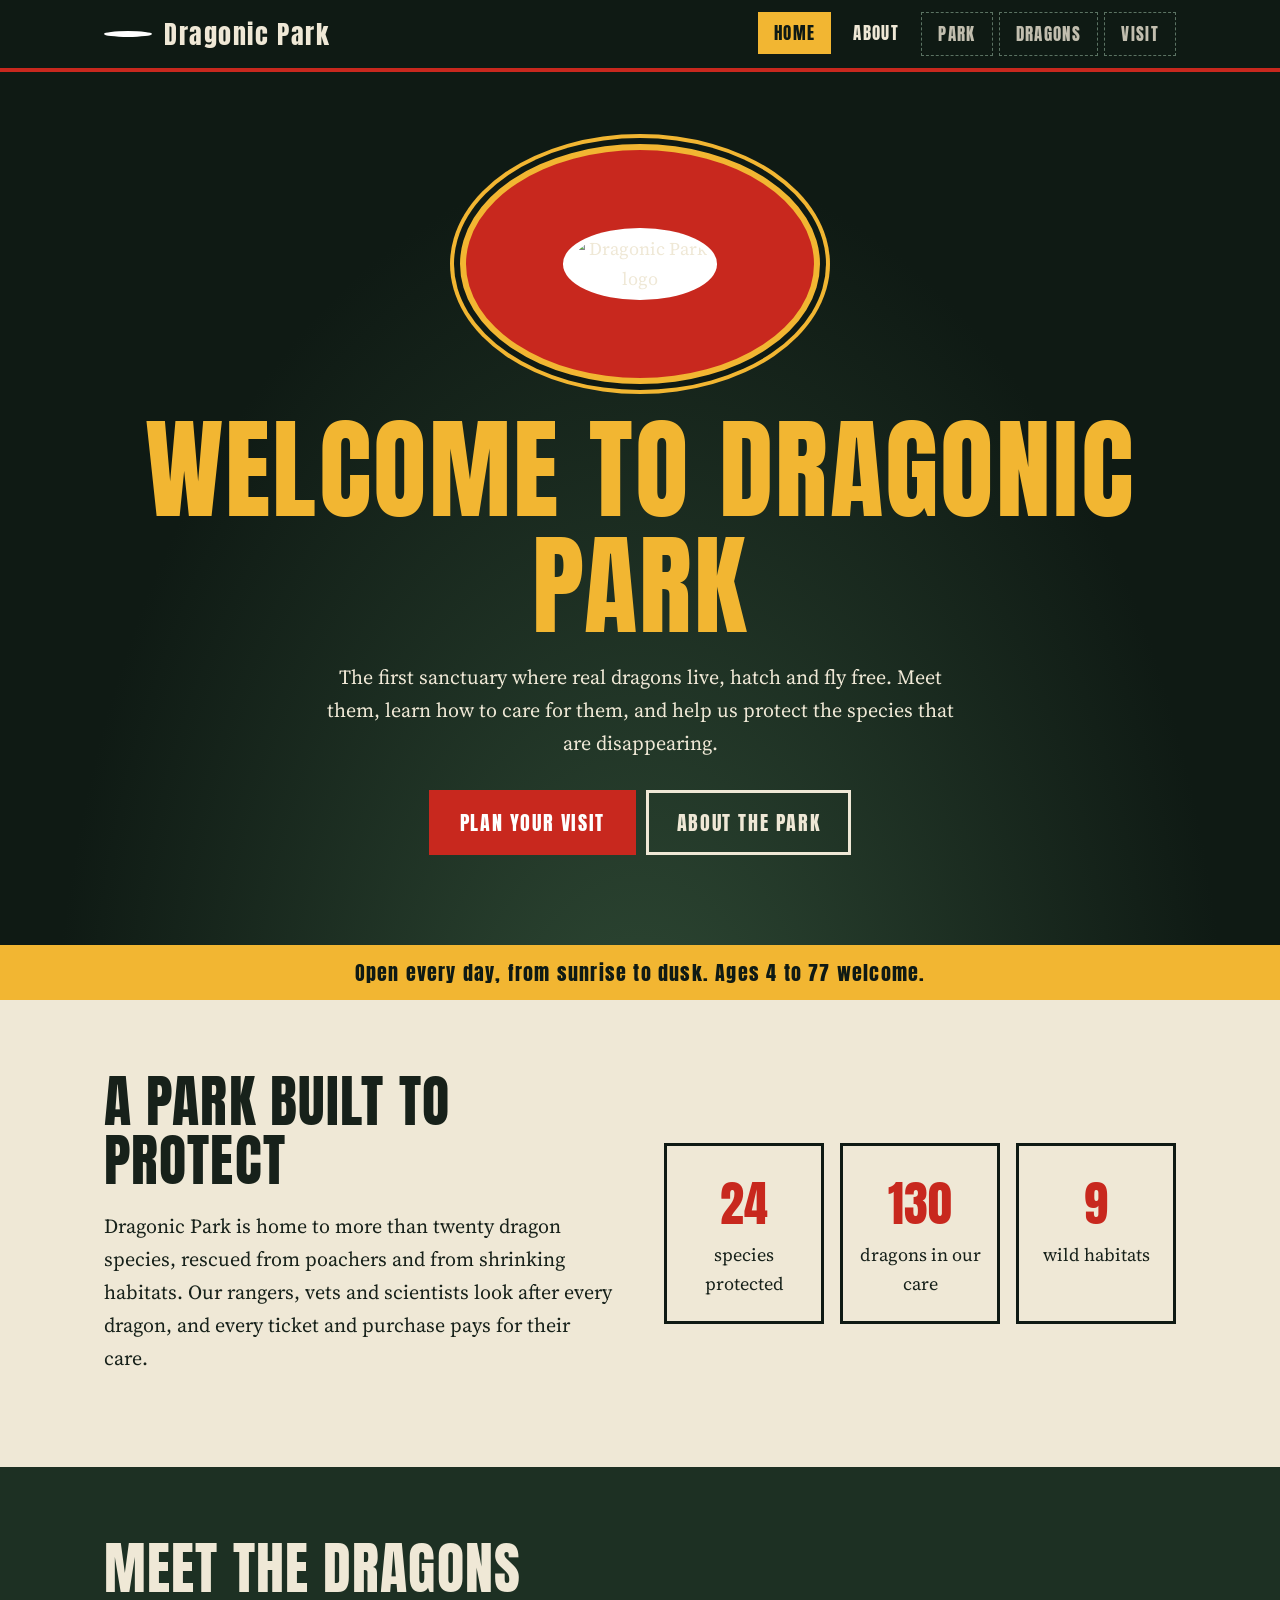
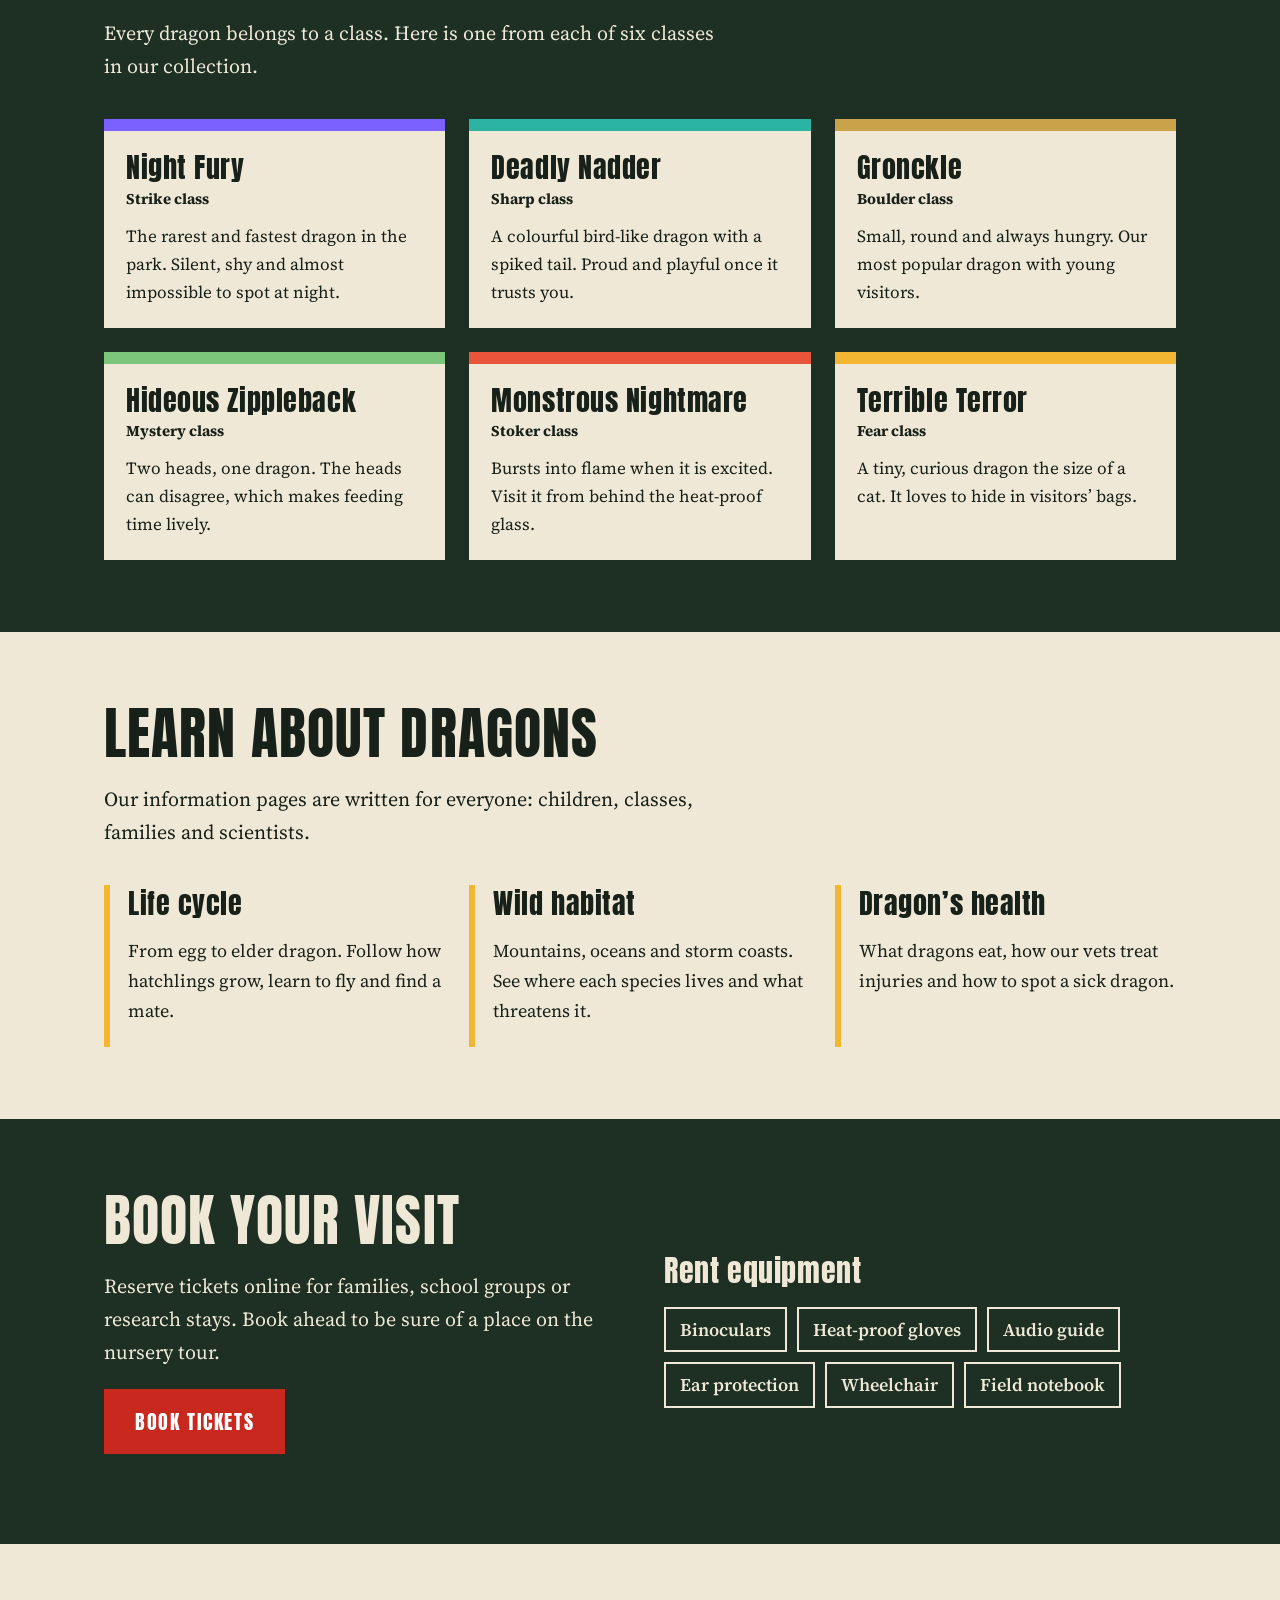
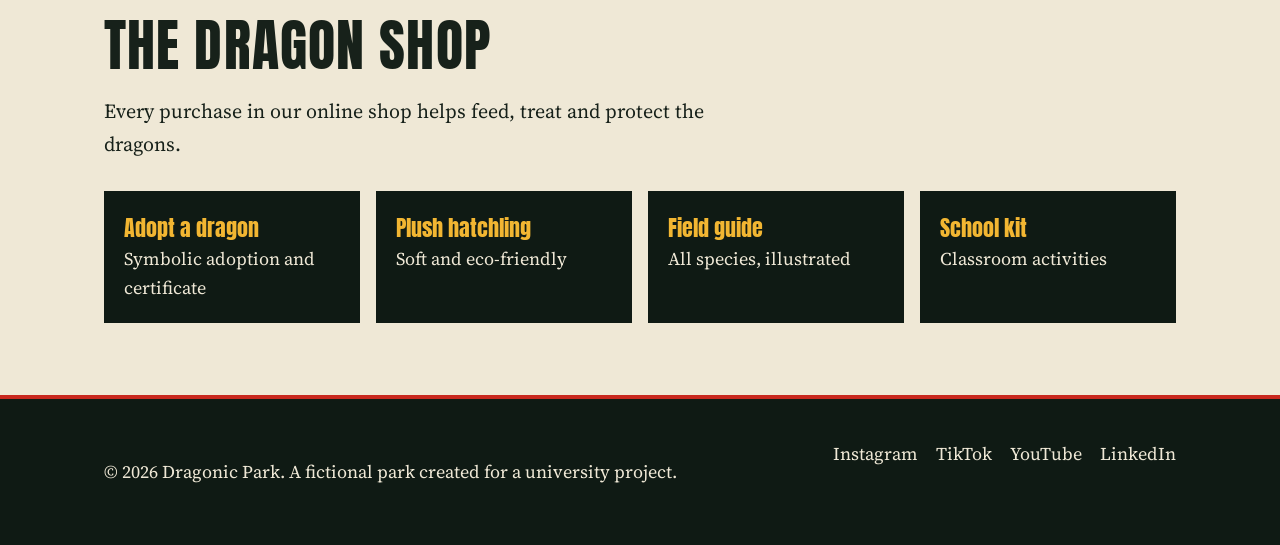
==== index.html @ 77708f82 "Add files via upload" ====
<!DOCTYPE html>
<html lang="en"><head><meta charset="UTF-8"><meta name="viewport" content="width=device-width, initial-scale=1">
<title>Home — Dragonic Park</title>
<link rel="preconnect" href="https://fonts.googleapis.com"><link rel="preconnect" href="https://fonts.gstatic.com" crossorigin>
<link href="https://fonts.googleapis.com/css2?family=Anton&family=Source+Serif+4:wght@400;600;700&display=swap" rel="stylesheet">
<link rel="stylesheet" href="style.css"></head><body>
<a class="skip" href="#main">Skip to main content</a>
<header class="top"><div class="wrap"><a class="brand" href="index.html"><img src="logo.svg" alt="">Dragonic Park</a><nav aria-label="Main navigation"><ul><li><a href="index.html" aria-current="page">Home</a></li><li><a href="about.html">About</a></li><li><a href="#" class="soon" aria-disabled="true" title="This page is coming soon">Park</a></li><li><a href="#" class="soon" aria-disabled="true" title="This page is coming soon">Dragons</a></li><li><a href="#" class="soon" aria-disabled="true" title="This page is coming soon">Visit</a></li></ul></nav></div></header>
<main id="main"><div class="hero"><div class="wrap"><div class="badge"><img src="logo.svg" alt="Dragonic Park logo"></div>
<h1>Welcome to Dragonic Park</h1>
<p>The first sanctuary where real dragons live, hatch and fly free. Meet them, learn how to care for them, and help us protect the species that are disappearing.</p>
<a class="btn" href="#visit">Plan your visit</a><a class="btn alt" href="about.html">About the park</a></div></div>
<div class="strip">Open every day, from sunrise to dusk. Ages 4 to 77 welcome.</div>
<section><div class="wrap cols"><div><h2>A park built to protect</h2><p class="lead">Dragonic Park is home to more than twenty dragon species, rescued from poachers and from shrinking habitats. Our rangers, vets and scientists look after every dragon, and every ticket and purchase pays for their care.</p></div>
<div class="stats"><div><b>24</b>species protected</div><div><b>130</b>dragons in our care</div><div><b>9</b>wild habitats</div></div></div></section>
<section class="dark" id="dragons"><div class="wrap"><h2>Meet the dragons</h2><p class="lead">Every dragon belongs to a class. Here is one from each of six classes in our collection.</p>
<div class="grid">
<article class="card" style="--c:#7b61ff"><h3>Night Fury</h3><small>Strike class</small><p>The rarest and fastest dragon in the park. Silent, shy and almost impossible to spot at night.</p></article>
<article class="card" style="--c:#2bb3a3"><h3>Deadly Nadder</h3><small>Sharp class</small><p>A colourful bird-like dragon with a spiked tail. Proud and playful once it trusts you.</p></article>
<article class="card" style="--c:#c9a24a"><h3>Gronckle</h3><small>Boulder class</small><p>Small, round and always hungry. Our most popular dragon with young visitors.</p></article>
<article class="card" style="--c:#7bc67b"><h3>Hideous Zippleback</h3><small>Mystery class</small><p>Two heads, one dragon. The heads can disagree, which makes feeding time lively.</p></article>
<article class="card" style="--c:#e8553a"><h3>Monstrous Nightmare</h3><small>Stoker class</small><p>Bursts into flame when it is excited. Visit it from behind the heat-proof glass.</p></article>
<article class="card" style="--c:#f2b632"><h3>Terrible Terror</h3><small>Fear class</small><p>A tiny, curious dragon the size of a cat. It loves to hide in visitors’ bags.</p></article>
</div></div></section>
<section><div class="wrap"><h2>Learn about dragons</h2><p class="lead">Our information pages are written for everyone: children, classes, families and scientists.</p>
<div class="info"><article><h3>Life cycle</h3><p>From egg to elder dragon. Follow how hatchlings grow, learn to fly and find a mate.</p></article>
<article><h3>Wild habitat</h3><p>Mountains, oceans and storm coasts. See where each species lives and what threatens it.</p></article>
<article><h3>Dragon’s health</h3><p>What dragons eat, how our vets treat injuries and how to spot a sick dragon.</p></article></div></div></section>
<section class="dark" id="visit"><div class="wrap cols"><div><h2>Book your visit</h2><p class="lead">Reserve tickets online for families, school groups or research stays. Book ahead to be sure of a place on the nursery tour.</p>
<p><a class="btn" href="#" onclick="return false">Book tickets</a></p></div>
<div><h3 style="font-size:30px">Rent equipment</h3><ul class="tags"><li>Binoculars</li><li>Heat-proof gloves</li><li>Audio guide</li><li>Ear protection</li><li>Wheelchair</li><li>Field notebook</li></ul></div></div></section>
<section id="shop"><div class="wrap"><h2>The dragon shop</h2><p class="lead">Every purchase in our online shop helps feed, treat and protect the dragons.</p>
<ul class="shop"><li><b>Adopt a dragon</b>Symbolic adoption and certificate</li><li><b>Plush hatchling</b>Soft and eco-friendly</li><li><b>Field guide</b>All species, illustrated</li><li><b>School kit</b>Classroom activities</li></ul></div></section></main>
<footer><div class="wrap"><p>© 2026 Dragonic Park. A fictional park created for a university project.</p><ul><li>Instagram</li><li>TikTok</li><li>YouTube</li><li>LinkedIn</li></ul></div></footer>
<div id="toast" role="status">This page is coming soon.</div>
<script>document.querySelectorAll('a.soon').forEach(a=>a.addEventListener('click',e=>{e.preventDefault();const t=document.getElementById('toast');t.style.display='block';clearTimeout(window._t);window._t=setTimeout(()=>t.style.display='none',2500)}))</script>
</body></html>
---- style.css ----
:root{--night:#0f1a14;--moss:#1d3023;--leaf:#2f4a35;--red:#c8281e;--amber:#f2b632;--bone:#efe8d6;--ink:#17211a;--display:"Anton","Impact","Arial Narrow",sans-serif;--body:"Source Serif 4",Georgia,serif}
*{box-sizing:border-box}html{scroll-behavior:smooth}
body{margin:0;background:var(--bone);color:var(--ink);font:18px/1.65 var(--body)}
img,svg{max-width:100%}a{color:inherit}
h1,h2,h3{font-family:var(--display);font-weight:400;letter-spacing:.02em;line-height:1.05;margin:0}
.wrap{max-width:1120px;margin:0 auto;padding:0 24px}
.skip{position:absolute;left:-999px;background:#fff;color:#000;padding:10px 16px;z-index:20}.skip:focus{left:8px;top:8px}
a:focus-visible,button:focus-visible{outline:3px solid var(--amber);outline-offset:3px}
/* header */
.top{background:var(--night);color:var(--bone);border-bottom:4px solid var(--red)}
.top .wrap{display:flex;align-items:center;justify-content:space-between;gap:16px;flex-wrap:wrap;padding-top:12px;padding-bottom:12px}
.brand{display:flex;align-items:center;gap:12px;text-decoration:none;font:26px var(--display);letter-spacing:.06em}
.brand img{width:48px;height:auto;background:#fff;border-radius:50%;padding:3px}
nav ul{display:flex;gap:6px;list-style:none;margin:0;padding:0;flex-wrap:wrap}
nav a{display:block;padding:8px 16px;text-decoration:none;font:17px var(--display);letter-spacing:.08em;text-transform:uppercase}
nav a:hover,nav a[aria-current]{background:var(--amber);color:var(--night)}
nav a.soon{opacity:.8;border:1px dashed #6f8a77}
/* hero */
.hero{background:radial-gradient(ellipse at 50% 120%,#2f4a35 0,var(--night) 65%);color:var(--bone);text-align:center;padding:72px 0 90px;position:relative}
.badge{width:min(360px,80vw);aspect-ratio:1.5;margin:0 auto 28px;border:6px solid var(--amber);border-radius:50%;background:var(--red);display:grid;place-items:center;box-shadow:0 0 0 6px var(--night),0 0 0 10px var(--amber)}
.badge img{width:44%;background:#fff;border-radius:50%;padding:6px}
.hero h1{font-size:clamp(46px,9vw,110px);color:var(--amber);text-transform:uppercase}
.hero p{max-width:640px;margin:18px auto 30px;font-size:20px}
.btn{display:inline-block;padding:14px 28px;background:var(--red);color:#fff;text-decoration:none;font:20px var(--display);letter-spacing:.08em;text-transform:uppercase;border:3px solid var(--red)}
.btn:hover{background:transparent;color:var(--amber);border-color:var(--amber)}
.btn.alt{background:transparent;border-color:var(--bone);color:var(--bone);margin-left:10px}
.btn.alt:hover{border-color:var(--amber)}
.strip{background:var(--amber);color:var(--night);font:20px var(--display);letter-spacing:.06em;text-align:center;padding:12px 16px}
/* sections */
section{padding:72px 0}
.dark{background:var(--moss);color:var(--bone)}
h2{font-size:clamp(34px,5vw,56px);text-transform:uppercase;margin-bottom:20px}
.lead{max-width:62ch;font-size:20px}
.cols{display:grid;grid-template-columns:1fr 1fr;gap:48px;align-items:center}
.stats{display:grid;grid-template-columns:repeat(3,1fr);gap:16px;text-align:center}
.stats div{border:3px solid var(--night);padding:22px 10px}.stats b{display:block;font:48px var(--display);color:var(--red)}
.grid{display:grid;grid-template-columns:repeat(3,1fr);gap:24px;margin-top:36px}
.card{background:var(--bone);color:var(--ink);border-top:12px solid var(--c,var(--red));padding:22px}
.card h3{font-size:28px;margin-bottom:4px}.card small{display:block;font-weight:700;margin-bottom:10px}
.card p{margin:0;font-size:17px}
.info{display:grid;grid-template-columns:repeat(3,1fr);gap:24px;margin-top:36px}
.info article{border-left:6px solid var(--amber);padding:4px 0 4px 18px}.info h3{font-size:28px;margin-bottom:8px}
.tags{display:flex;flex-wrap:wrap;gap:10px;list-style:none;padding:0;margin:20px 0 0}
.tags li{border:2px solid currentColor;padding:6px 14px;font-weight:600}
.shop{display:grid;grid-template-columns:repeat(4,1fr);gap:16px;list-style:none;padding:0;margin:30px 0 0}
.shop li{background:var(--night);color:var(--bone);padding:20px}.shop b{display:block;font:22px var(--display);color:var(--amber)}
.page-title{background:var(--night);color:var(--amber);padding:56px 0}.page-title h1{font-size:clamp(44px,8vw,90px);text-transform:uppercase}
.page-title p{color:var(--bone);max-width:60ch;font-size:20px;margin:10px 0 0}
.policy{display:grid;grid-template-columns:repeat(3,1fr);gap:24px;margin-top:30px}
.policy article{background:#fff;border-top:8px solid var(--red);padding:24px}.policy h3{font-size:28px;margin-bottom:10px}
.policy ul{padding-left:20px;margin:0}.policy li{margin-bottom:6px;font-size:17px}
footer{background:var(--night);color:var(--bone);padding:40px 0;border-top:4px solid var(--red)}
footer .wrap{display:flex;justify-content:space-between;gap:20px;flex-wrap:wrap}footer ul{display:flex;gap:18px;list-style:none;margin:0;padding:0}
#toast{position:fixed;left:50%;bottom:24px;transform:translateX(-50%);background:var(--amber);color:var(--night);padding:14px 22px;font:18px var(--display);letter-spacing:.05em;display:none;z-index:30}
@media(max-width:860px){.cols,.grid,.info,.policy,.shop{grid-template-columns:1fr 1fr}.cols{grid-template-columns:1fr}}
@media(max-width:560px){.grid,.info,.policy,.shop,.stats{grid-template-columns:1fr}.btn.alt{margin:12px 0 0}}
@media(prefers-reduced-motion:reduce){html{scroll-behavior:auto}}
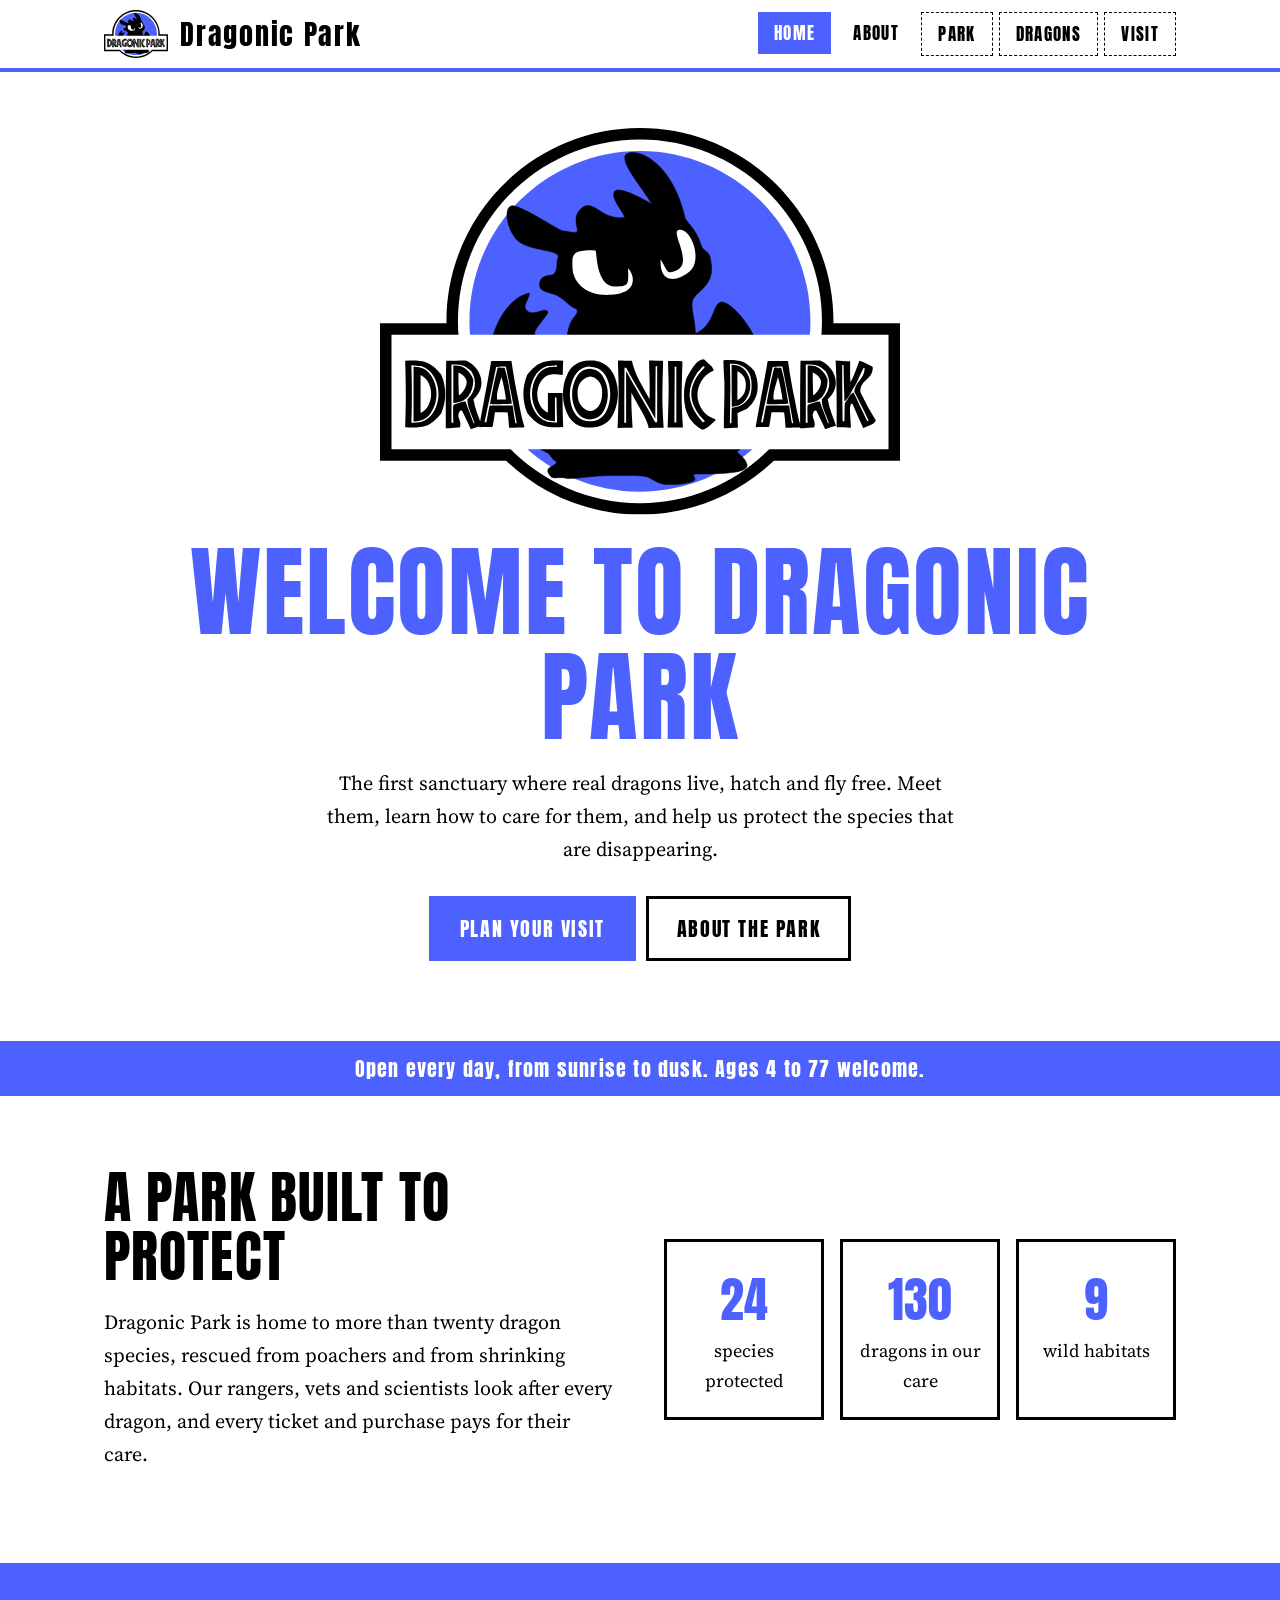
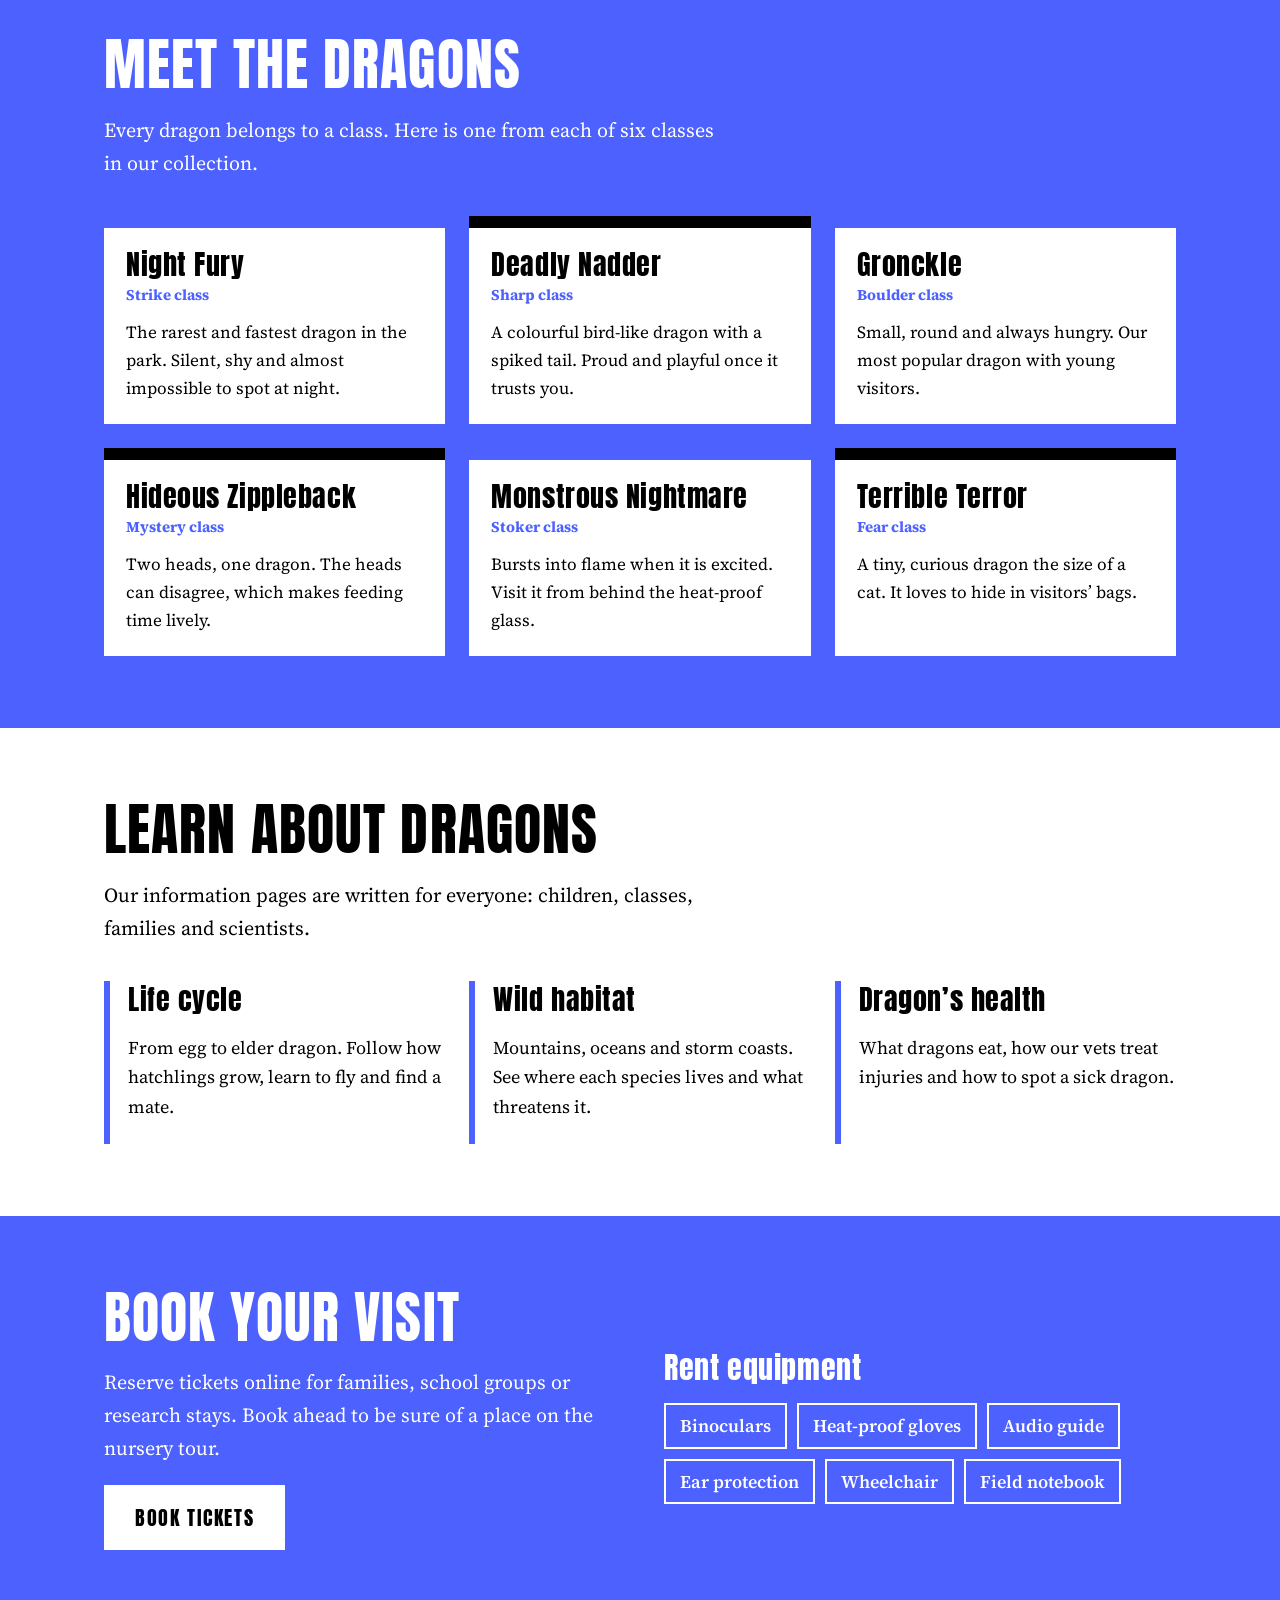
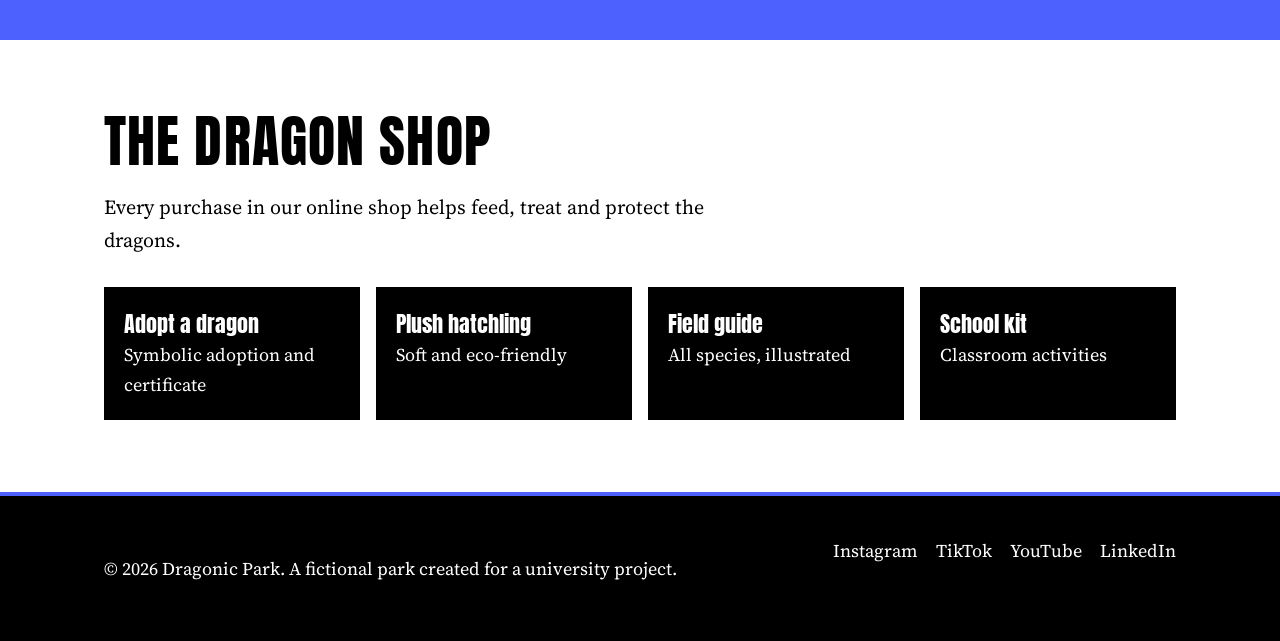
==== commit 61d91d4b: "update colors" ====
--- a/index.html
+++ b/index.html
@@ -6,7 +6,7 @@
 <link rel="stylesheet" href="style.css"></head><body>
 <a class="skip" href="#main">Skip to main content</a>
 <header class="top"><div class="wrap"><a class="brand" href="index.html"><img src="logo.svg" alt="">Dragonic Park</a><nav aria-label="Main navigation"><ul><li><a href="index.html" aria-current="page">Home</a></li><li><a href="about.html">About</a></li><li><a href="#" class="soon" aria-disabled="true" title="This page is coming soon">Park</a></li><li><a href="#" class="soon" aria-disabled="true" title="This page is coming soon">Dragons</a></li><li><a href="#" class="soon" aria-disabled="true" title="This page is coming soon">Visit</a></li></ul></nav></div></header>
-<main id="main"><div class="hero"><div class="wrap"><div class="badge"><img src="logo.svg" alt="Dragonic Park logo"></div>
+<main id="main"><div class="hero"><div class="wrap"><img class="emblem" src="logo.svg" alt="Dragonic Park logo">
 <h1>Welcome to Dragonic Park</h1>
 <p>The first sanctuary where real dragons live, hatch and fly free. Meet them, learn how to care for them, and help us protect the species that are disappearing.</p>
 <a class="btn" href="#visit">Plan your visit</a><a class="btn alt" href="about.html">About the park</a></div></div>
@@ -15,12 +15,12 @@
 <div class="stats"><div><b>24</b>species protected</div><div><b>130</b>dragons in our care</div><div><b>9</b>wild habitats</div></div></div></section>
 <section class="dark" id="dragons"><div class="wrap"><h2>Meet the dragons</h2><p class="lead">Every dragon belongs to a class. Here is one from each of six classes in our collection.</p>
 <div class="grid">
-<article class="card" style="--c:#7b61ff"><h3>Night Fury</h3><small>Strike class</small><p>The rarest and fastest dragon in the park. Silent, shy and almost impossible to spot at night.</p></article>
-<article class="card" style="--c:#2bb3a3"><h3>Deadly Nadder</h3><small>Sharp class</small><p>A colourful bird-like dragon with a spiked tail. Proud and playful once it trusts you.</p></article>
-<article class="card" style="--c:#c9a24a"><h3>Gronckle</h3><small>Boulder class</small><p>Small, round and always hungry. Our most popular dragon with young visitors.</p></article>
-<article class="card" style="--c:#7bc67b"><h3>Hideous Zippleback</h3><small>Mystery class</small><p>Two heads, one dragon. The heads can disagree, which makes feeding time lively.</p></article>
-<article class="card" style="--c:#e8553a"><h3>Monstrous Nightmare</h3><small>Stoker class</small><p>Bursts into flame when it is excited. Visit it from behind the heat-proof glass.</p></article>
-<article class="card" style="--c:#f2b632"><h3>Terrible Terror</h3><small>Fear class</small><p>A tiny, curious dragon the size of a cat. It loves to hide in visitors’ bags.</p></article>
+<article class="card" style="--c:#4C61FD"><h3>Night Fury</h3><small>Strike class</small><p>The rarest and fastest dragon in the park. Silent, shy and almost impossible to spot at night.</p></article>
+<article class="card" style="--c:#000"><h3>Deadly Nadder</h3><small>Sharp class</small><p>A colourful bird-like dragon with a spiked tail. Proud and playful once it trusts you.</p></article>
+<article class="card" style="--c:#4C61FD"><h3>Gronckle</h3><small>Boulder class</small><p>Small, round and always hungry. Our most popular dragon with young visitors.</p></article>
+<article class="card" style="--c:#000"><h3>Hideous Zippleback</h3><small>Mystery class</small><p>Two heads, one dragon. The heads can disagree, which makes feeding time lively.</p></article>
+<article class="card" style="--c:#4C61FD"><h3>Monstrous Nightmare</h3><small>Stoker class</small><p>Bursts into flame when it is excited. Visit it from behind the heat-proof glass.</p></article>
+<article class="card" style="--c:#000"><h3>Terrible Terror</h3><small>Fear class</small><p>A tiny, curious dragon the size of a cat. It loves to hide in visitors’ bags.</p></article>
 </div></div></section>
 <section><div class="wrap"><h2>Learn about dragons</h2><p class="lead">Our information pages are written for everyone: children, classes, families and scientists.</p>
 <div class="info"><article><h3>Life cycle</h3><p>From egg to elder dragon. Follow how hatchlings grow, learn to fly and find a mate.</p></article>
--- a/style.css
+++ b/style.css
@@ -1,57 +1,57 @@
-:root{--night:#0f1a14;--moss:#1d3023;--leaf:#2f4a35;--red:#c8281e;--amber:#f2b632;--bone:#efe8d6;--ink:#17211a;--display:"Anton","Impact","Arial Narrow",sans-serif;--body:"Source Serif 4",Georgia,serif}
+:root{--black:#000;--blue:#4C61FD;--white:#fff;--display:"Anton","Impact","Arial Narrow",sans-serif;--body:"Source Serif 4",Georgia,serif}
 *{box-sizing:border-box}html{scroll-behavior:smooth}
-body{margin:0;background:var(--bone);color:var(--ink);font:18px/1.65 var(--body)}
+body{margin:0;background:#fff;color:#000;font:18px/1.65 var(--body)}
 img,svg{max-width:100%}a{color:inherit}
 h1,h2,h3{font-family:var(--display);font-weight:400;letter-spacing:.02em;line-height:1.05;margin:0}
 .wrap{max-width:1120px;margin:0 auto;padding:0 24px}
-.skip{position:absolute;left:-999px;background:#fff;color:#000;padding:10px 16px;z-index:20}.skip:focus{left:8px;top:8px}
-a:focus-visible,button:focus-visible{outline:3px solid var(--amber);outline-offset:3px}
+.skip{position:absolute;left:-999px;background:#fff;color:#000;border:2px solid #000;padding:10px 16px;z-index:20}.skip:focus{left:8px;top:8px}
+a:focus-visible,button:focus-visible{outline:3px solid #000;outline-offset:3px;box-shadow:0 0 0 6px #fff}
 /* header */
-.top{background:var(--night);color:var(--bone);border-bottom:4px solid var(--red)}
-.top .wrap{display:flex;align-items:center;justify-content:space-between;gap:16px;flex-wrap:wrap;padding-top:12px;padding-bottom:12px}
-.brand{display:flex;align-items:center;gap:12px;text-decoration:none;font:26px var(--display);letter-spacing:.06em}
-.brand img{width:48px;height:auto;background:#fff;border-radius:50%;padding:3px}
+.top{background:#fff;color:#000;border-bottom:4px solid var(--blue)}
+.top .wrap{display:flex;align-items:center;justify-content:space-between;gap:16px;flex-wrap:wrap;padding-top:10px;padding-bottom:10px}
+.brand{display:flex;align-items:center;gap:12px;text-decoration:none;font:28px var(--display);letter-spacing:.06em}
+.brand img{height:48px;width:auto;display:block}
 nav ul{display:flex;gap:6px;list-style:none;margin:0;padding:0;flex-wrap:wrap}
 nav a{display:block;padding:8px 16px;text-decoration:none;font:17px var(--display);letter-spacing:.08em;text-transform:uppercase}
-nav a:hover,nav a[aria-current]{background:var(--amber);color:var(--night)}
-nav a.soon{opacity:.8;border:1px dashed #6f8a77}
+nav a:hover,nav a[aria-current]{background:var(--blue);color:#fff}
+nav a.soon{border:1px dashed #000}
 /* hero */
-.hero{background:radial-gradient(ellipse at 50% 120%,#2f4a35 0,var(--night) 65%);color:var(--bone);text-align:center;padding:72px 0 90px;position:relative}
-.badge{width:min(360px,80vw);aspect-ratio:1.5;margin:0 auto 28px;border:6px solid var(--amber);border-radius:50%;background:var(--red);display:grid;place-items:center;box-shadow:0 0 0 6px var(--night),0 0 0 10px var(--amber)}
-.badge img{width:44%;background:#fff;border-radius:50%;padding:6px}
-.hero h1{font-size:clamp(46px,9vw,110px);color:var(--amber);text-transform:uppercase}
+.hero{background:#fff;color:#000;text-align:center;padding:56px 0 80px}
+.emblem{display:block;width:min(520px,88vw);height:auto;margin:0 auto 24px}
+.hero h1{font-size:clamp(46px,9vw,100px);color:var(--blue);text-transform:uppercase}
 .hero p{max-width:640px;margin:18px auto 30px;font-size:20px}
-.btn{display:inline-block;padding:14px 28px;background:var(--red);color:#fff;text-decoration:none;font:20px var(--display);letter-spacing:.08em;text-transform:uppercase;border:3px solid var(--red)}
-.btn:hover{background:transparent;color:var(--amber);border-color:var(--amber)}
-.btn.alt{background:transparent;border-color:var(--bone);color:var(--bone);margin-left:10px}
-.btn.alt:hover{border-color:var(--amber)}
-.strip{background:var(--amber);color:var(--night);font:20px var(--display);letter-spacing:.06em;text-align:center;padding:12px 16px}
+.btn{display:inline-block;padding:14px 28px;background:var(--blue);color:#fff;text-decoration:none;font:20px var(--display);letter-spacing:.08em;text-transform:uppercase;border:3px solid var(--blue)}
+.btn:hover{background:#000;border-color:#000}
+.btn.alt{background:transparent;border-color:#000;color:#000;margin-left:10px}
+.btn.alt:hover{background:#000;color:#fff}
+.dark .btn{background:#fff;color:#000;border-color:#fff}.dark .btn:hover{background:#000;color:#fff;border-color:#000}
+.strip{background:var(--blue);color:#fff;font:20px var(--display);letter-spacing:.06em;text-align:center;padding:12px 16px}
 /* sections */
 section{padding:72px 0}
-.dark{background:var(--moss);color:var(--bone)}
+.dark{background:var(--blue);color:#fff}
 h2{font-size:clamp(34px,5vw,56px);text-transform:uppercase;margin-bottom:20px}
 .lead{max-width:62ch;font-size:20px}
 .cols{display:grid;grid-template-columns:1fr 1fr;gap:48px;align-items:center}
 .stats{display:grid;grid-template-columns:repeat(3,1fr);gap:16px;text-align:center}
-.stats div{border:3px solid var(--night);padding:22px 10px}.stats b{display:block;font:48px var(--display);color:var(--red)}
+.stats div{border:3px solid #000;padding:22px 10px}.stats b{display:block;font:48px var(--display);color:var(--blue)}
 .grid{display:grid;grid-template-columns:repeat(3,1fr);gap:24px;margin-top:36px}
-.card{background:var(--bone);color:var(--ink);border-top:12px solid var(--c,var(--red));padding:22px}
-.card h3{font-size:28px;margin-bottom:4px}.card small{display:block;font-weight:700;margin-bottom:10px}
+.card{background:#fff;color:#000;border-top:12px solid var(--c,#000);padding:22px}
+.card h3{font-size:28px;margin-bottom:4px}.card small{display:block;font-weight:700;margin-bottom:10px;color:var(--blue)}
 .card p{margin:0;font-size:17px}
 .info{display:grid;grid-template-columns:repeat(3,1fr);gap:24px;margin-top:36px}
-.info article{border-left:6px solid var(--amber);padding:4px 0 4px 18px}.info h3{font-size:28px;margin-bottom:8px}
+.info article{border-left:6px solid var(--blue);padding:4px 0 4px 18px}.info h3{font-size:28px;margin-bottom:8px}
 .tags{display:flex;flex-wrap:wrap;gap:10px;list-style:none;padding:0;margin:20px 0 0}
 .tags li{border:2px solid currentColor;padding:6px 14px;font-weight:600}
 .shop{display:grid;grid-template-columns:repeat(4,1fr);gap:16px;list-style:none;padding:0;margin:30px 0 0}
-.shop li{background:var(--night);color:var(--bone);padding:20px}.shop b{display:block;font:22px var(--display);color:var(--amber)}
-.page-title{background:var(--night);color:var(--amber);padding:56px 0}.page-title h1{font-size:clamp(44px,8vw,90px);text-transform:uppercase}
-.page-title p{color:var(--bone);max-width:60ch;font-size:20px;margin:10px 0 0}
+.shop li{background:#000;color:#fff;padding:20px}.shop b{display:block;font:22px var(--display)}
+.page-title{background:#000;color:#fff;padding:56px 0}.page-title h1{font-size:clamp(44px,8vw,90px);text-transform:uppercase}
+.page-title p{color:#fff;max-width:60ch;font-size:20px;margin:10px 0 0}
 .policy{display:grid;grid-template-columns:repeat(3,1fr);gap:24px;margin-top:30px}
-.policy article{background:#fff;border-top:8px solid var(--red);padding:24px}.policy h3{font-size:28px;margin-bottom:10px}
+.policy article{background:#fff;border-top:8px solid #000;padding:24px}.policy h3{font-size:28px;margin-bottom:10px}
 .policy ul{padding-left:20px;margin:0}.policy li{margin-bottom:6px;font-size:17px}
-footer{background:var(--night);color:var(--bone);padding:40px 0;border-top:4px solid var(--red)}
+footer{background:#000;color:#fff;padding:40px 0;border-top:4px solid var(--blue)}
 footer .wrap{display:flex;justify-content:space-between;gap:20px;flex-wrap:wrap}footer ul{display:flex;gap:18px;list-style:none;margin:0;padding:0}
-#toast{position:fixed;left:50%;bottom:24px;transform:translateX(-50%);background:var(--amber);color:var(--night);padding:14px 22px;font:18px var(--display);letter-spacing:.05em;display:none;z-index:30}
-@media(max-width:860px){.cols,.grid,.info,.policy,.shop{grid-template-columns:1fr 1fr}.cols{grid-template-columns:1fr}}
+#toast{position:fixed;left:50%;bottom:24px;transform:translateX(-50%);background:var(--blue);color:#fff;padding:14px 22px;font:18px var(--display);letter-spacing:.05em;display:none;z-index:30}
+@media(max-width:860px){.grid,.info,.policy,.shop{grid-template-columns:1fr 1fr}.cols{grid-template-columns:1fr}}
 @media(max-width:560px){.grid,.info,.policy,.shop,.stats{grid-template-columns:1fr}.btn.alt{margin:12px 0 0}}
-@media(prefers-reduced-motion:reduce){html{scroll-behavior:auto}}
+@media(prefers-reduced-motion:reduce){html{scroll-behavior:auto}}
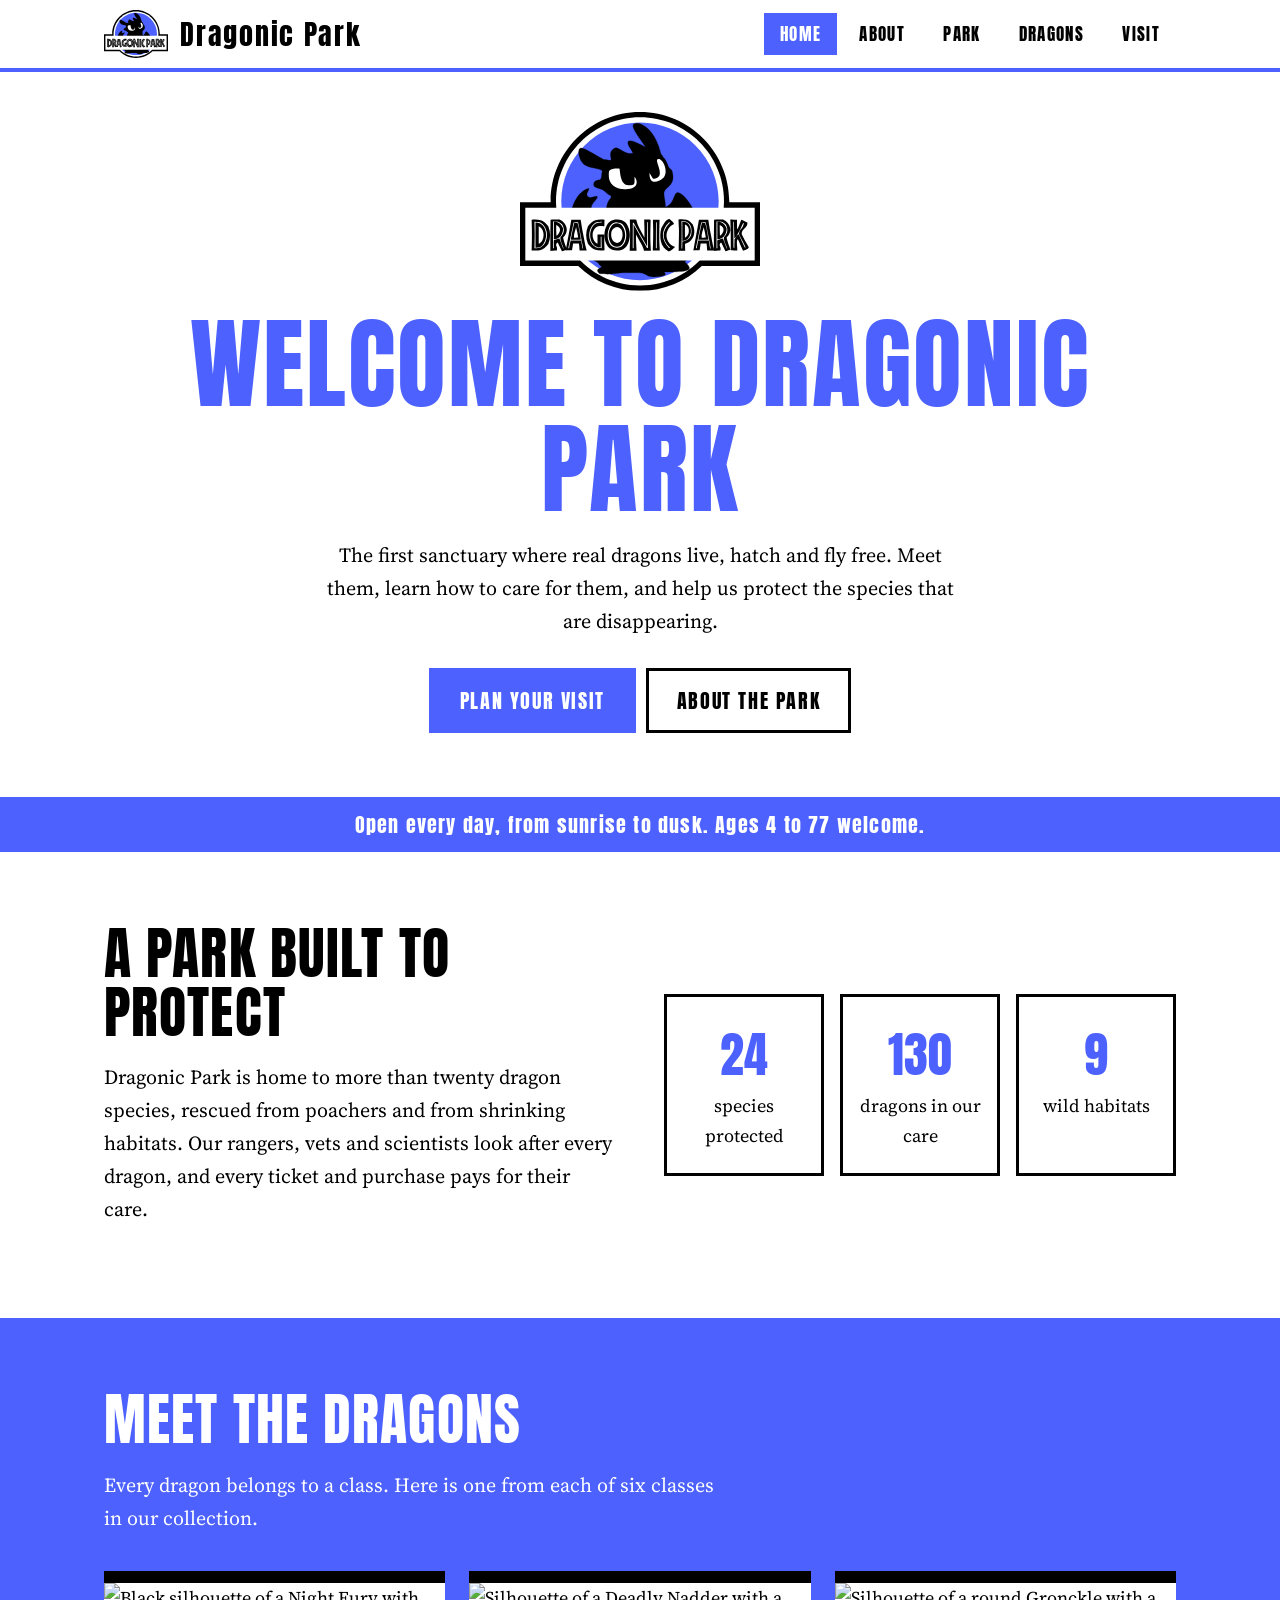
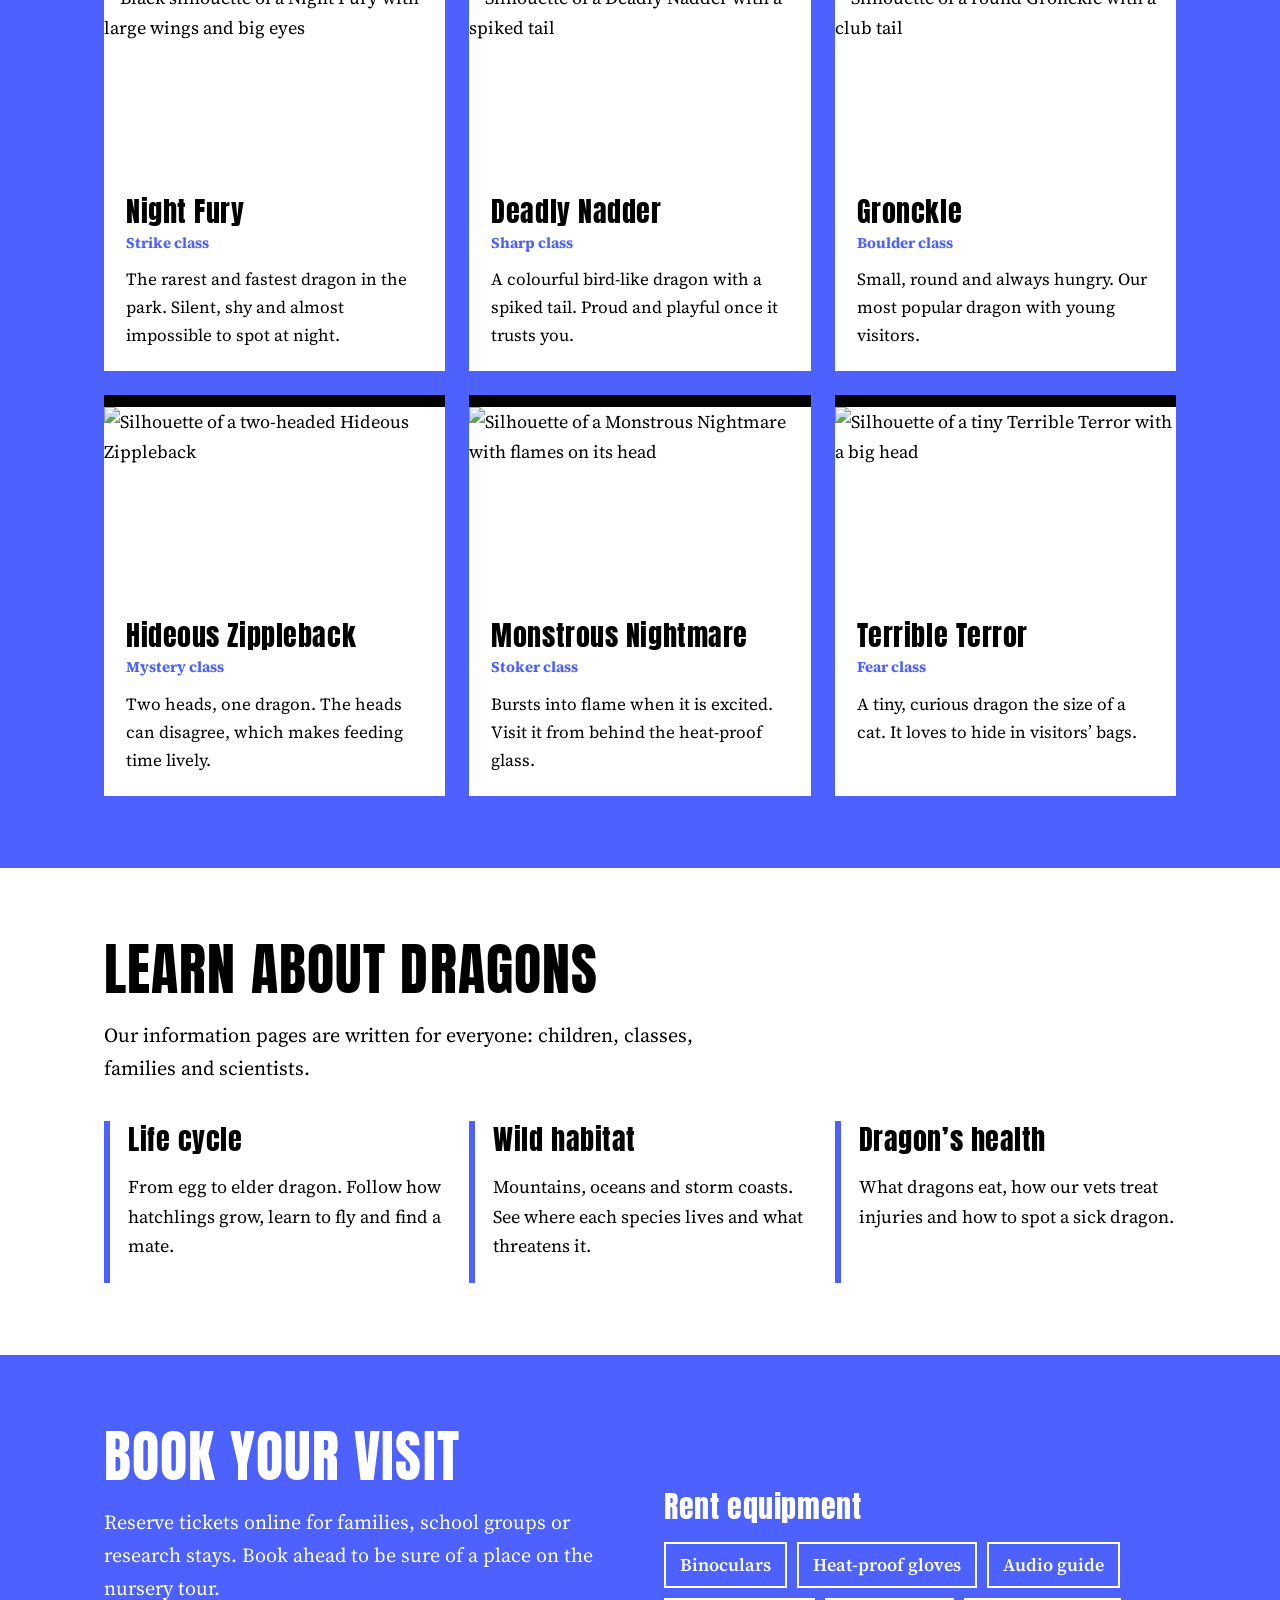
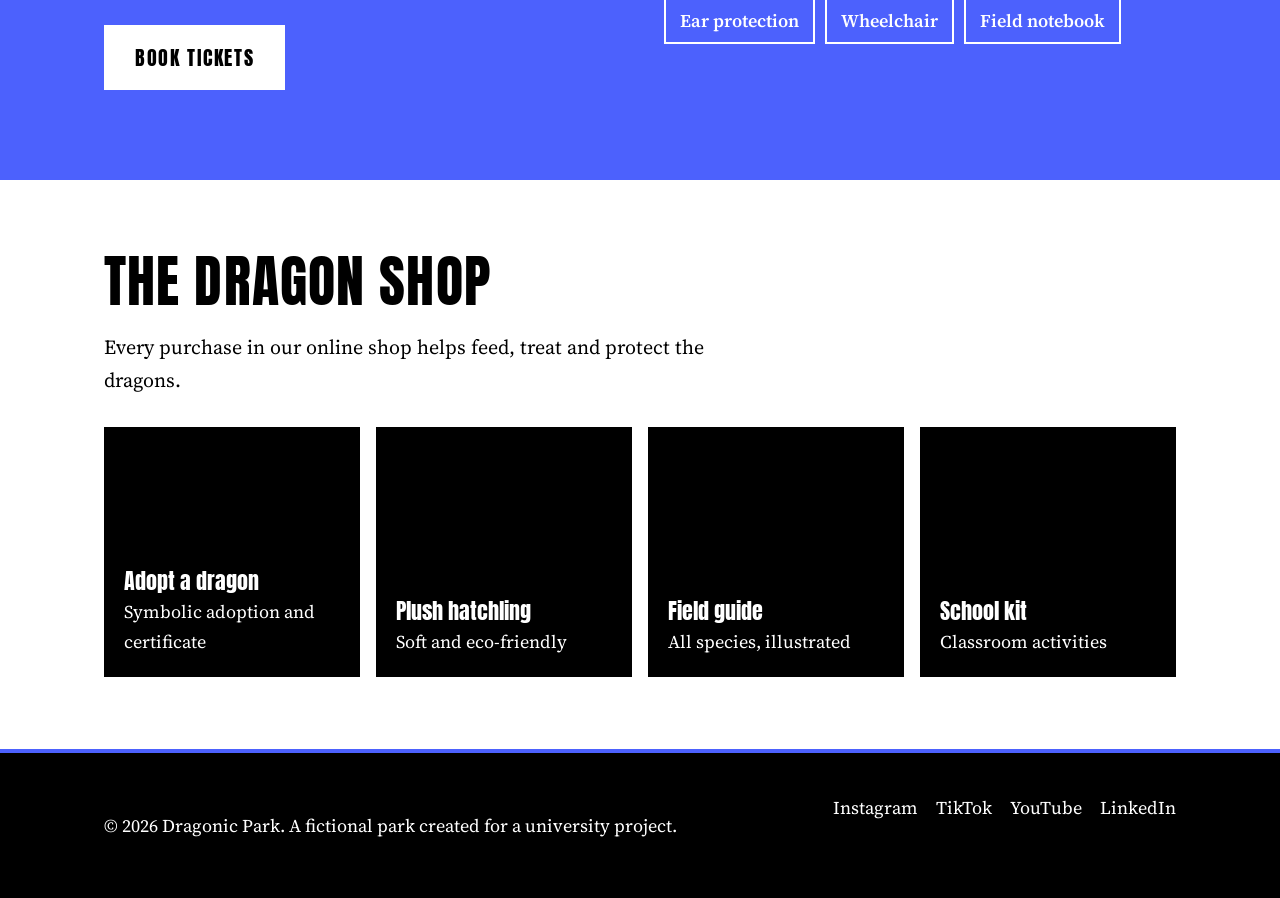
==== commit 092b72b8: "upgrade (without img)" ====
--- a/index.html
+++ b/index.html
@@ -5,33 +5,31 @@
 <link href="https://fonts.googleapis.com/css2?family=Anton&family=Source+Serif+4:wght@400;600;700&display=swap" rel="stylesheet">
 <link rel="stylesheet" href="style.css"></head><body>
 <a class="skip" href="#main">Skip to main content</a>
-<header class="top"><div class="wrap"><a class="brand" href="index.html"><img src="logo.svg" alt="">Dragonic Park</a><nav aria-label="Main navigation"><ul><li><a href="index.html" aria-current="page">Home</a></li><li><a href="about.html">About</a></li><li><a href="#" class="soon" aria-disabled="true" title="This page is coming soon">Park</a></li><li><a href="#" class="soon" aria-disabled="true" title="This page is coming soon">Dragons</a></li><li><a href="#" class="soon" aria-disabled="true" title="This page is coming soon">Visit</a></li></ul></nav></div></header>
+<header class="top"><div class="wrap"><a class="brand" href="index.html"><img src="logo.svg" alt="">Dragonic Park</a><nav aria-label="Main navigation"><ul><li><a href="index.html" aria-current="page">Home</a></li><li><a href="about.html">About</a></li><li><a href="park.html">Park</a></li><li><a href="dragons.html">Dragons</a></li><li><a href="visit.html">Visit</a></li></ul></nav></div></header>
 <main id="main"><div class="hero"><div class="wrap"><img class="emblem" src="logo.svg" alt="Dragonic Park logo">
 <h1>Welcome to Dragonic Park</h1>
 <p>The first sanctuary where real dragons live, hatch and fly free. Meet them, learn how to care for them, and help us protect the species that are disappearing.</p>
-<a class="btn" href="#visit">Plan your visit</a><a class="btn alt" href="about.html">About the park</a></div></div>
+<a class="btn" href="visit.html">Plan your visit</a><a class="btn alt" href="about.html">About the park</a></div></div>
 <div class="strip">Open every day, from sunrise to dusk. Ages 4 to 77 welcome.</div>
 <section><div class="wrap cols"><div><h2>A park built to protect</h2><p class="lead">Dragonic Park is home to more than twenty dragon species, rescued from poachers and from shrinking habitats. Our rangers, vets and scientists look after every dragon, and every ticket and purchase pays for their care.</p></div>
 <div class="stats"><div><b>24</b>species protected</div><div><b>130</b>dragons in our care</div><div><b>9</b>wild habitats</div></div></div></section>
 <section class="dark" id="dragons"><div class="wrap"><h2>Meet the dragons</h2><p class="lead">Every dragon belongs to a class. Here is one from each of six classes in our collection.</p>
 <div class="grid">
-<article class="card" style="--c:#4C61FD"><h3>Night Fury</h3><small>Strike class</small><p>The rarest and fastest dragon in the park. Silent, shy and almost impossible to spot at night.</p></article>
-<article class="card" style="--c:#000"><h3>Deadly Nadder</h3><small>Sharp class</small><p>A colourful bird-like dragon with a spiked tail. Proud and playful once it trusts you.</p></article>
-<article class="card" style="--c:#4C61FD"><h3>Gronckle</h3><small>Boulder class</small><p>Small, round and always hungry. Our most popular dragon with young visitors.</p></article>
-<article class="card" style="--c:#000"><h3>Hideous Zippleback</h3><small>Mystery class</small><p>Two heads, one dragon. The heads can disagree, which makes feeding time lively.</p></article>
-<article class="card" style="--c:#4C61FD"><h3>Monstrous Nightmare</h3><small>Stoker class</small><p>Bursts into flame when it is excited. Visit it from behind the heat-proof glass.</p></article>
-<article class="card" style="--c:#000"><h3>Terrible Terror</h3><small>Fear class</small><p>A tiny, curious dragon the size of a cat. It loves to hide in visitors’ bags.</p></article>
+<article class="card"><img src="img/night-fury.svg" alt="Black silhouette of a Night Fury with large wings and big eyes" width="320" height="180"><div class="card-body"><h3>Night Fury</h3><small>Strike class</small><p>The rarest and fastest dragon in the park. Silent, shy and almost impossible to spot at night.</p></div></article>
+<article class="card"><img src="img/nadder.svg" alt="Silhouette of a Deadly Nadder with a spiked tail" width="320" height="180"><div class="card-body"><h3>Deadly Nadder</h3><small>Sharp class</small><p>A colourful bird-like dragon with a spiked tail. Proud and playful once it trusts you.</p></div></article>
+<article class="card"><img src="img/gronckle.svg" alt="Silhouette of a round Gronckle with a club tail" width="320" height="180"><div class="card-body"><h3>Gronckle</h3><small>Boulder class</small><p>Small, round and always hungry. Our most popular dragon with young visitors.</p></div></article>
+<article class="card"><img src="img/zippleback.svg" alt="Silhouette of a two-headed Hideous Zippleback" width="320" height="180"><div class="card-body"><h3>Hideous Zippleback</h3><small>Mystery class</small><p>Two heads, one dragon. The heads can disagree, which makes feeding time lively.</p></div></article>
+<article class="card"><img src="img/nightmare.svg" alt="Silhouette of a Monstrous Nightmare with flames on its head" width="320" height="180"><div class="card-body"><h3>Monstrous Nightmare</h3><small>Stoker class</small><p>Bursts into flame when it is excited. Visit it from behind the heat-proof glass.</p></div></article>
+<article class="card"><img src="img/terror.svg" alt="Silhouette of a tiny Terrible Terror with a big head" width="320" height="180"><div class="card-body"><h3>Terrible Terror</h3><small>Fear class</small><p>A tiny, curious dragon the size of a cat. It loves to hide in visitors’ bags.</p></div></article>
 </div></div></section>
 <section><div class="wrap"><h2>Learn about dragons</h2><p class="lead">Our information pages are written for everyone: children, classes, families and scientists.</p>
 <div class="info"><article><h3>Life cycle</h3><p>From egg to elder dragon. Follow how hatchlings grow, learn to fly and find a mate.</p></article>
 <article><h3>Wild habitat</h3><p>Mountains, oceans and storm coasts. See where each species lives and what threatens it.</p></article>
 <article><h3>Dragon’s health</h3><p>What dragons eat, how our vets treat injuries and how to spot a sick dragon.</p></article></div></div></section>
 <section class="dark" id="visit"><div class="wrap cols"><div><h2>Book your visit</h2><p class="lead">Reserve tickets online for families, school groups or research stays. Book ahead to be sure of a place on the nursery tour.</p>
-<p><a class="btn" href="#" onclick="return false">Book tickets</a></p></div>
+<p><a class="btn" href="visit.html">Book tickets</a></p></div>
 <div><h3 style="font-size:30px">Rent equipment</h3><ul class="tags"><li>Binoculars</li><li>Heat-proof gloves</li><li>Audio guide</li><li>Ear protection</li><li>Wheelchair</li><li>Field notebook</li></ul></div></div></section>
 <section id="shop"><div class="wrap"><h2>The dragon shop</h2><p class="lead">Every purchase in our online shop helps feed, treat and protect the dragons.</p>
-<ul class="shop"><li><b>Adopt a dragon</b>Symbolic adoption and certificate</li><li><b>Plush hatchling</b>Soft and eco-friendly</li><li><b>Field guide</b>All species, illustrated</li><li><b>School kit</b>Classroom activities</li></ul></div></section></main>
+<ul class="shop"><li tabindex="0"><img src="img/shop-adopt.svg" alt="" width="320" height="180"><b>Adopt a dragon</b>Symbolic adoption and certificate</li><li tabindex="0"><img src="img/shop-plush.svg" alt="" width="320" height="180"><b>Plush hatchling</b>Soft and eco-friendly</li><li tabindex="0"><img src="img/shop-guide.svg" alt="" width="320" height="180"><b>Field guide</b>All species, illustrated</li><li tabindex="0"><img src="img/shop-kit.svg" alt="" width="320" height="180"><b>School kit</b>Classroom activities</li></ul></div></section></main>
 <footer><div class="wrap"><p>© 2026 Dragonic Park. A fictional park created for a university project.</p><ul><li>Instagram</li><li>TikTok</li><li>YouTube</li><li>LinkedIn</li></ul></div></footer>
-<div id="toast" role="status">This page is coming soon.</div>
-<script>document.querySelectorAll('a.soon').forEach(a=>a.addEventListener('click',e=>{e.preventDefault();const t=document.getElementById('toast');t.style.display='block';clearTimeout(window._t);window._t=setTimeout(()=>t.style.display='none',2500)}))</script>
 </body></html>
--- a/style.css
+++ b/style.css
@@ -5,7 +5,7 @@
 h1,h2,h3{font-family:var(--display);font-weight:400;letter-spacing:.02em;line-height:1.05;margin:0}
 .wrap{max-width:1120px;margin:0 auto;padding:0 24px}
 .skip{position:absolute;left:-999px;background:#fff;color:#000;border:2px solid #000;padding:10px 16px;z-index:20}.skip:focus{left:8px;top:8px}
-a:focus-visible,button:focus-visible{outline:3px solid #000;outline-offset:3px;box-shadow:0 0 0 6px #fff}
+a:focus-visible,button:focus-visible,.shop li:focus-visible{outline:3px solid #000;outline-offset:3px;box-shadow:0 0 0 6px #fff}
 /* header */
 .top{background:#fff;color:#000;border-bottom:4px solid var(--blue)}
 .top .wrap{display:flex;align-items:center;justify-content:space-between;gap:16px;flex-wrap:wrap;padding-top:10px;padding-bottom:10px}
@@ -14,10 +14,9 @@
 nav ul{display:flex;gap:6px;list-style:none;margin:0;padding:0;flex-wrap:wrap}
 nav a{display:block;padding:8px 16px;text-decoration:none;font:17px var(--display);letter-spacing:.08em;text-transform:uppercase}
 nav a:hover,nav a[aria-current]{background:var(--blue);color:#fff}
-nav a.soon{border:1px dashed #000}
 /* hero */
-.hero{background:#fff;color:#000;text-align:center;padding:56px 0 80px}
-.emblem{display:block;width:min(520px,88vw);height:auto;margin:0 auto 24px}
+.hero{background:#fff;color:#000;text-align:center;padding:40px 0 64px}
+.emblem{display:block;width:min(240px,60vw);height:auto;margin:0 auto 20px}
 .hero h1{font-size:clamp(46px,9vw,100px);color:var(--blue);text-transform:uppercase}
 .hero p{max-width:640px;margin:18px auto 30px;font-size:20px}
 .btn{display:inline-block;padding:14px 28px;background:var(--blue);color:#fff;text-decoration:none;font:20px var(--display);letter-spacing:.08em;text-transform:uppercase;border:3px solid var(--blue)}
@@ -33,17 +32,21 @@
 .lead{max-width:62ch;font-size:20px}
 .cols{display:grid;grid-template-columns:1fr 1fr;gap:48px;align-items:center}
 .stats{display:grid;grid-template-columns:repeat(3,1fr);gap:16px;text-align:center}
-.stats div{border:3px solid #000;padding:22px 10px}.stats b{display:block;font:48px var(--display);color:var(--blue)}
+.stats div{border:3px solid #000;padding:22px 10px;transition:transform .25s,background .25s,color .25s,box-shadow .25s}.stats div:hover{transform:translateY(-8px);background:var(--blue);color:#fff;border-color:var(--blue);box-shadow:0 10px 0 #000}.stats div:hover b{color:#fff}.stats b{display:block;font:48px var(--display);color:var(--blue)}
 .grid{display:grid;grid-template-columns:repeat(3,1fr);gap:24px;margin-top:36px}
-.card{background:#fff;color:#000;border-top:12px solid var(--c,#000);padding:22px}
+.card{background:#fff;color:#000;border-top:12px solid #000;overflow:hidden}.card img{display:block;width:100%;height:auto}.card-body{padding:22px}
 .card h3{font-size:28px;margin-bottom:4px}.card small{display:block;font-weight:700;margin-bottom:10px;color:var(--blue)}
 .card p{margin:0;font-size:17px}
 .info{display:grid;grid-template-columns:repeat(3,1fr);gap:24px;margin-top:36px}
 .info article{border-left:6px solid var(--blue);padding:4px 0 4px 18px}.info h3{font-size:28px;margin-bottom:8px}
 .tags{display:flex;flex-wrap:wrap;gap:10px;list-style:none;padding:0;margin:20px 0 0}
-.tags li{border:2px solid currentColor;padding:6px 14px;font-weight:600}
+.tags li{border:2px solid currentColor;padding:6px 14px;font-weight:600;transition:transform .2s,background .2s,color .2s;cursor:default}.tags li:hover{transform:translateY(-4px) rotate(-2deg);background:#fff;color:var(--blue)}
 .shop{display:grid;grid-template-columns:repeat(4,1fr);gap:16px;list-style:none;padding:0;margin:30px 0 0}
-.shop li{background:#000;color:#fff;padding:20px}.shop b{display:block;font:22px var(--display)}
+.shop li{position:relative;overflow:hidden;min-height:250px;display:flex;flex-direction:column;justify-content:flex-end;background:#000;color:#fff;padding:20px;cursor:pointer;transition:transform .25s}
+.shop li:hover,.shop li:focus{transform:translateY(-6px)}
+.shop li img{position:absolute;left:0;top:0;width:100%;height:140px;object-fit:cover;transform:translateY(-100%);transition:transform .35s}
+.shop li:hover img,.shop li:focus img{transform:translateY(0)}
+.shop b{display:block;font:22px var(--display)}
 .page-title{background:#000;color:#fff;padding:56px 0}.page-title h1{font-size:clamp(44px,8vw,90px);text-transform:uppercase}
 .page-title p{color:#fff;max-width:60ch;font-size:20px;margin:10px 0 0}
 .policy{display:grid;grid-template-columns:repeat(3,1fr);gap:24px;margin-top:30px}
@@ -51,7 +54,6 @@
 .policy ul{padding-left:20px;margin:0}.policy li{margin-bottom:6px;font-size:17px}
 footer{background:#000;color:#fff;padding:40px 0;border-top:4px solid var(--blue)}
 footer .wrap{display:flex;justify-content:space-between;gap:20px;flex-wrap:wrap}footer ul{display:flex;gap:18px;list-style:none;margin:0;padding:0}
-#toast{position:fixed;left:50%;bottom:24px;transform:translateX(-50%);background:var(--blue);color:#fff;padding:14px 22px;font:18px var(--display);letter-spacing:.05em;display:none;z-index:30}
 @media(max-width:860px){.grid,.info,.policy,.shop{grid-template-columns:1fr 1fr}.cols{grid-template-columns:1fr}}
 @media(max-width:560px){.grid,.info,.policy,.shop,.stats{grid-template-columns:1fr}.btn.alt{margin:12px 0 0}}
-@media(prefers-reduced-motion:reduce){html{scroll-behavior:auto}}+@media(prefers-reduced-motion:reduce){html{scroll-behavior:auto}*{transition:none!important}.stats div:hover,.tags li:hover,.shop li:hover{transform:none}}
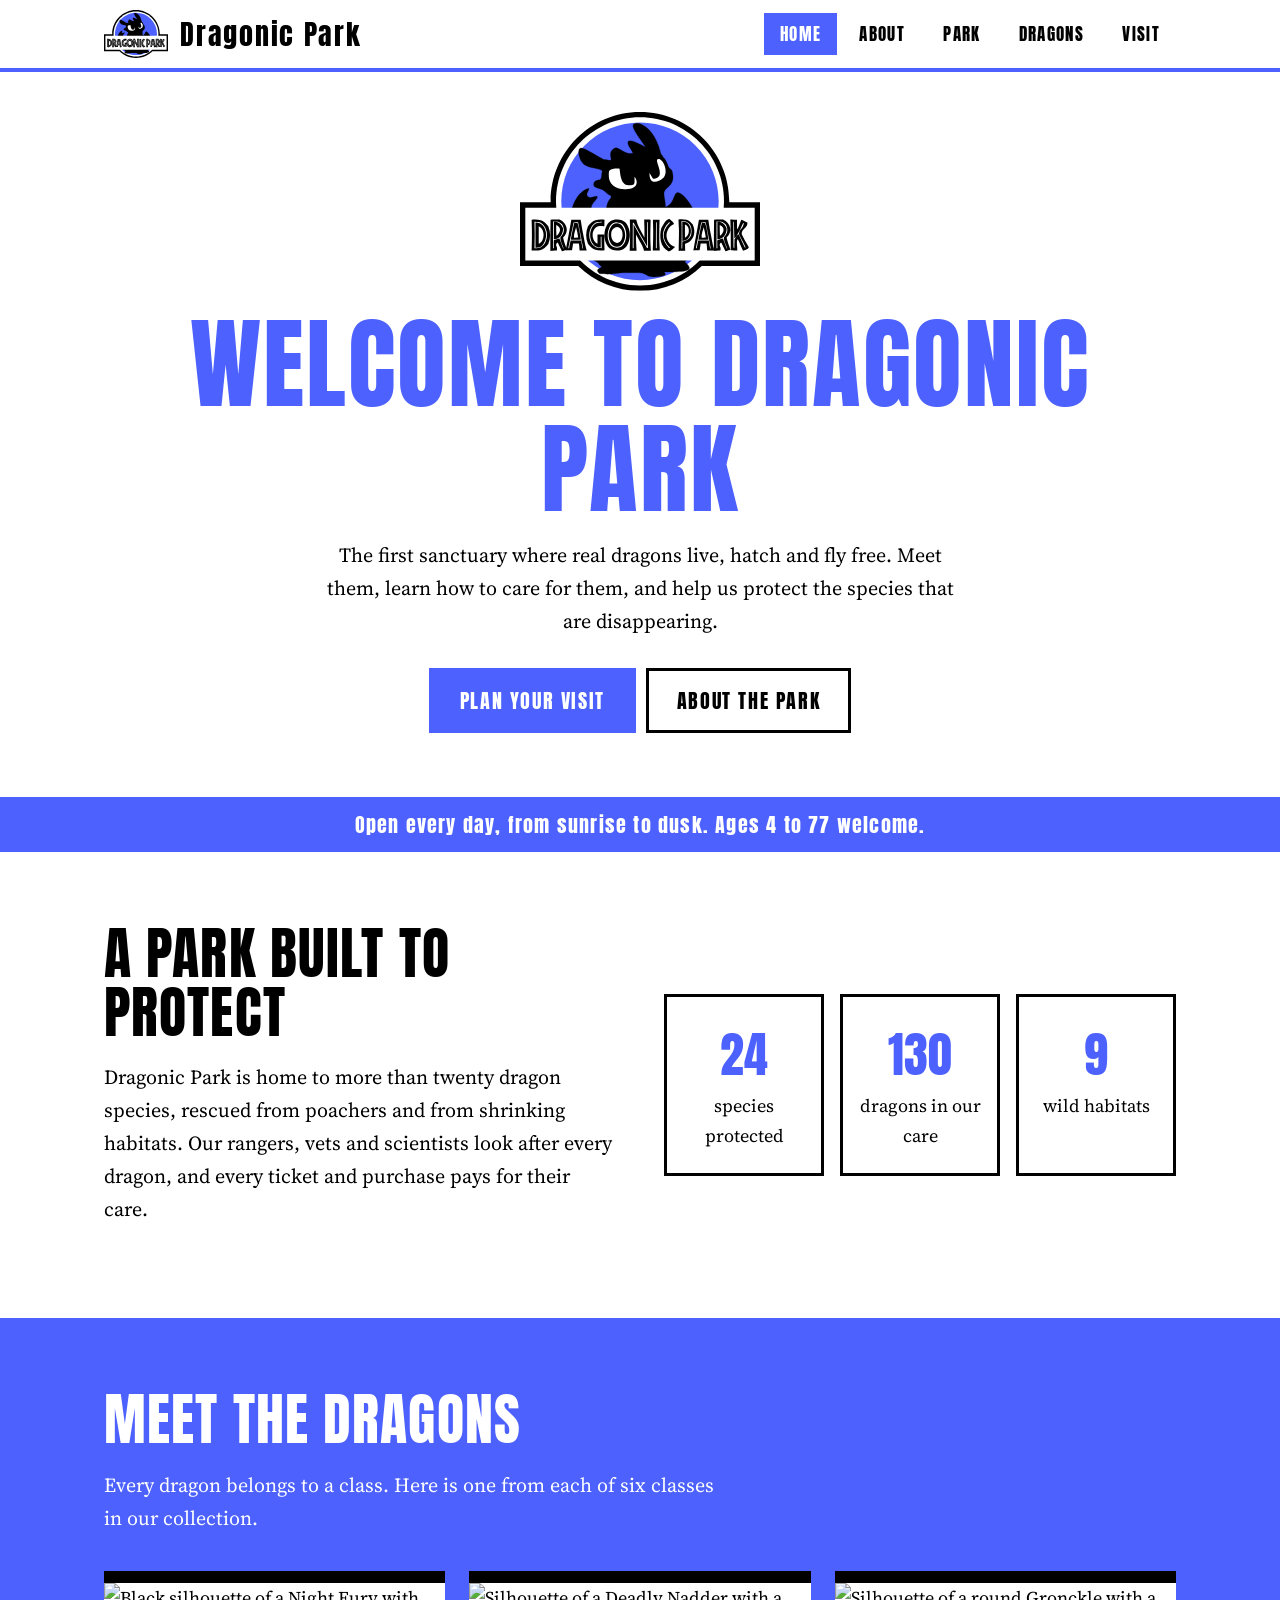
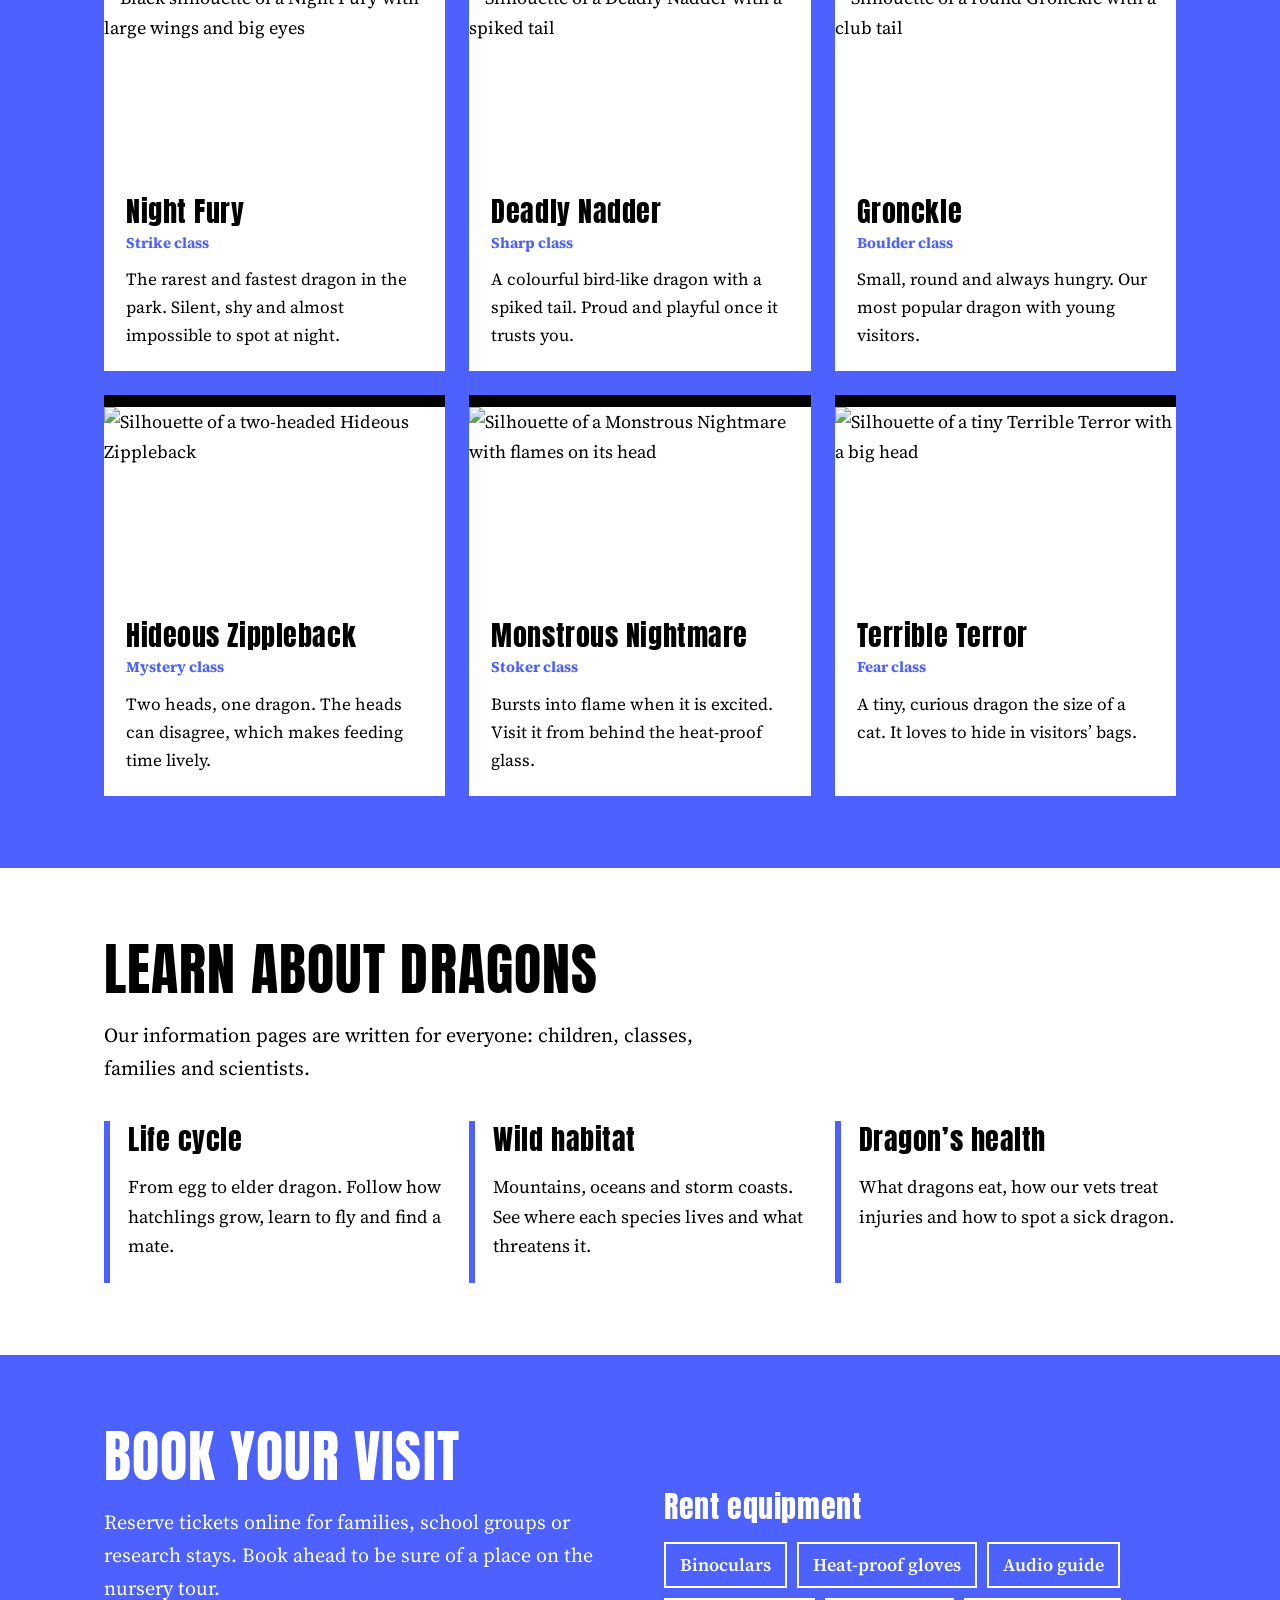
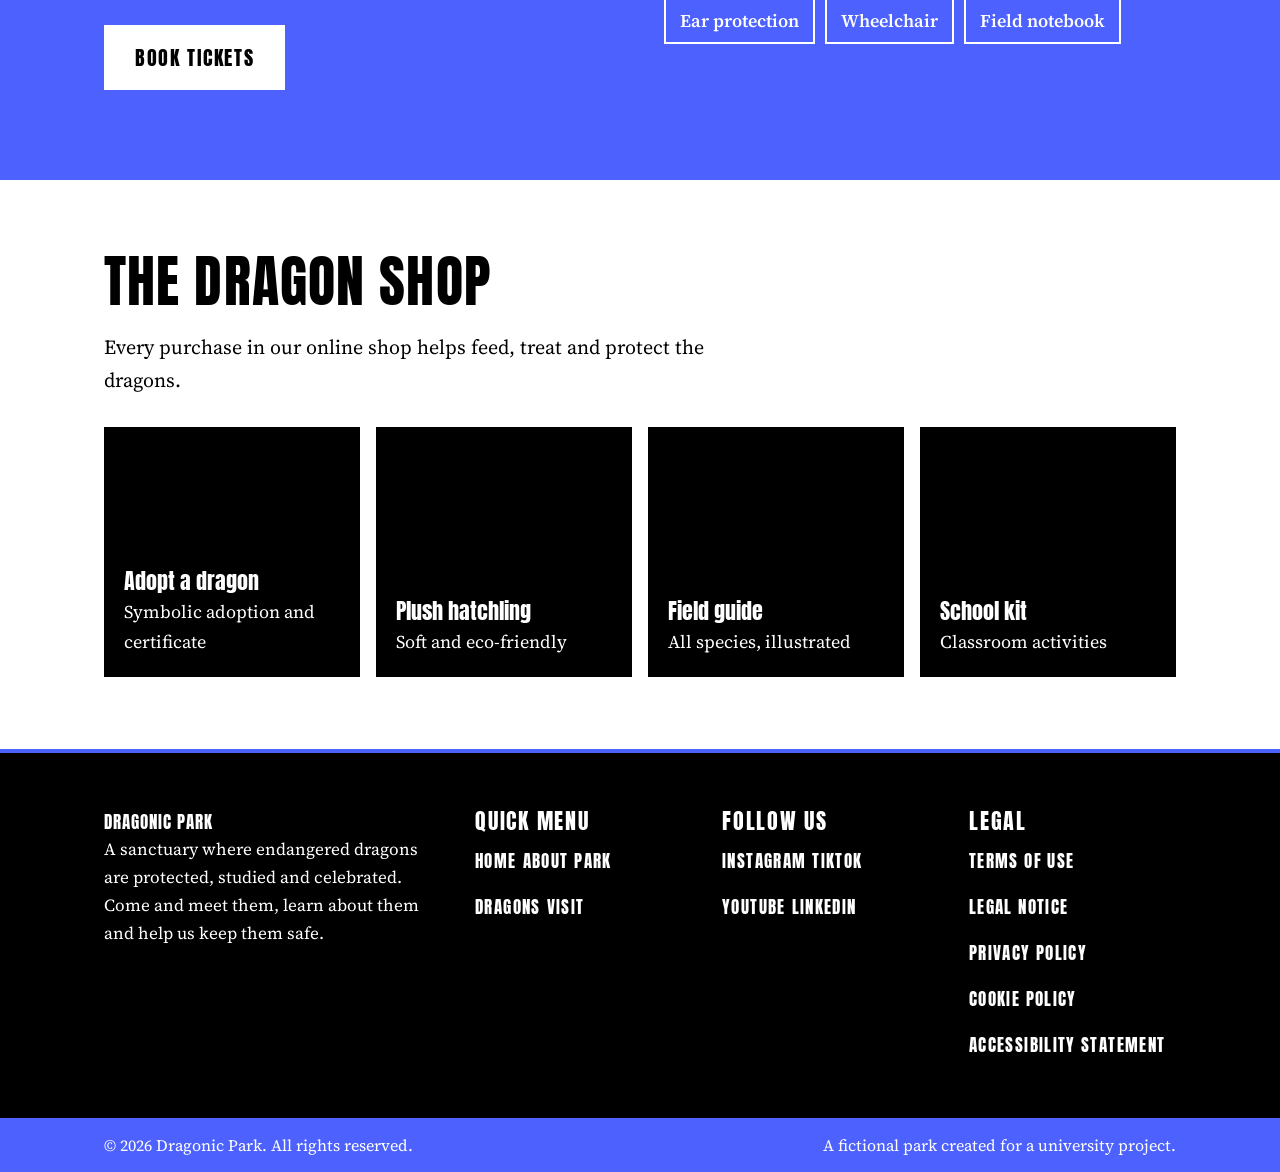
==== commit 71369d30: "upgrade footer" ====
--- a/index.html
+++ b/index.html
@@ -31,5 +31,13 @@
 <div><h3 style="font-size:30px">Rent equipment</h3><ul class="tags"><li>Binoculars</li><li>Heat-proof gloves</li><li>Audio guide</li><li>Ear protection</li><li>Wheelchair</li><li>Field notebook</li></ul></div></div></section>
 <section id="shop"><div class="wrap"><h2>The dragon shop</h2><p class="lead">Every purchase in our online shop helps feed, treat and protect the dragons.</p>
 <ul class="shop"><li tabindex="0"><img src="img/shop-adopt.svg" alt="" width="320" height="180"><b>Adopt a dragon</b>Symbolic adoption and certificate</li><li tabindex="0"><img src="img/shop-plush.svg" alt="" width="320" height="180"><b>Plush hatchling</b>Soft and eco-friendly</li><li tabindex="0"><img src="img/shop-guide.svg" alt="" width="320" height="180"><b>Field guide</b>All species, illustrated</li><li tabindex="0"><img src="img/shop-kit.svg" alt="" width="320" height="180"><b>School kit</b>Classroom activities</li></ul></div></section></main>
-<footer><div class="wrap"><p>© 2026 Dragonic Park. A fictional park created for a university project.</p><ul><li>Instagram</li><li>TikTok</li><li>YouTube</li><li>LinkedIn</li></ul></div></footer>
+<footer class="site-footer">
+<div class="wrap foot-grid">
+<div class="foot-about"><p class="foot-brand">Dragonic Park</p><p>A sanctuary where endangered dragons are protected, studied and celebrated. Come and meet them, learn about them and help us keep them safe.</p></div>
+<nav aria-label="Quick menu"><h2>Quick menu</h2><ul><li><a href="index.html">Home</a></li><li><a href="about.html">About</a></li><li><a href="park.html">Park</a></li><li><a href="dragons.html">Dragons</a></li><li><a href="visit.html">Visit</a></li></ul></nav>
+<nav aria-label="Social media"><h2>Follow us</h2><ul><li><a href="https://www.instagram.com/" target="_blank" rel="noopener noreferrer">Instagram<span class="sr"> (opens in a new tab)</span></a></li><li><a href="https://www.tiktok.com/" target="_blank" rel="noopener noreferrer">TikTok<span class="sr"> (opens in a new tab)</span></a></li><li><a href="https://www.youtube.com/" target="_blank" rel="noopener noreferrer">YouTube<span class="sr"> (opens in a new tab)</span></a></li><li><a href="https://www.linkedin.com/" target="_blank" rel="noopener noreferrer">LinkedIn<span class="sr"> (opens in a new tab)</span></a></li></ul></nav>
+<nav aria-label="Legal information"><h2>Legal</h2><ul><li><a href="terms.html">Terms of Use</a></li><li><a href="legal-notice.html">Legal Notice</a></li><li><a href="privacy.html">Privacy Policy</a></li><li><a href="cookies.html">Cookie Policy</a></li><li><a href="accessibility.html">Accessibility Statement</a></li></ul></nav>
+</div>
+<div class="foot-bottom"><div class="wrap"><p>© 2026 Dragonic Park. All rights reserved.</p><p>A fictional park created for a university project.</p></div></div>
+</footer>
 </body></html>
--- a/style.css
+++ b/style.css
@@ -52,8 +52,18 @@
 .policy{display:grid;grid-template-columns:repeat(3,1fr);gap:24px;margin-top:30px}
 .policy article{background:#fff;border-top:8px solid #000;padding:24px}.policy h3{font-size:28px;margin-bottom:10px}
 .policy ul{padding-left:20px;margin:0}.policy li{margin-bottom:6px;font-size:17px}
-footer{background:#000;color:#fff;padding:40px 0;border-top:4px solid var(--blue)}
-footer .wrap{display:flex;justify-content:space-between;gap:20px;flex-wrap:wrap}footer ul{display:flex;gap:18px;list-style:none;margin:0;padding:0}
-@media(max-width:860px){.grid,.info,.policy,.shop{grid-template-columns:1fr 1fr}.cols{grid-template-columns:1fr}}
-@media(max-width:560px){.grid,.info,.policy,.shop,.stats{grid-template-columns:1fr}.btn.alt{margin:12px 0 0}}
-@media(prefers-reduced-motion:reduce){html{scroll-behavior:auto}*{transition:none!important}.stats div:hover,.tags li:hover,.shop li:hover{transform:none}}+.site-footer{background:#000;color:#fff;border-top:4px solid var(--blue)}
+.foot-grid{display:grid;grid-template-columns:1.6fr 1fr 1fr 1fr;gap:40px;padding-top:56px;padding-bottom:48px}
+.foot-brand{font:32px var(--display);letter-spacing:.06em;text-transform:uppercase;margin:0 0 12px}
+.foot-about p{margin:0;max-width:36ch;font-size:17px}
+.site-footer h2{font-size:22px;margin:0 0 14px;letter-spacing:.08em}
+.site-footer ul{list-style:none;margin:0;padding:0}.site-footer li{margin-bottom:8px}
+.site-footer a{color:#fff;text-decoration:none;font-size:17px;border-bottom:2px solid transparent;padding:2px 0;transition:border-color .2s,padding-left .2s}
+.site-footer a:hover{border-bottom-color:var(--blue);padding-left:6px}
+.site-footer a:focus-visible{outline:3px solid #fff;outline-offset:3px;box-shadow:none}
+.foot-bottom{background:var(--blue);color:#fff}
+.foot-bottom .wrap{display:flex;justify-content:space-between;gap:12px;flex-wrap:wrap;padding-top:14px;padding-bottom:14px}.foot-bottom p{margin:0;font-size:16px}
+.sr{position:absolute;width:1px;height:1px;overflow:hidden;clip:rect(0 0 0 0);white-space:nowrap}
+@media(max-width:860px){.foot-grid{grid-template-columns:1fr 1fr}.grid,.info,.policy,.shop{grid-template-columns:1fr 1fr}.cols{grid-template-columns:1fr}}
+@media(max-width:560px){.foot-grid{grid-template-columns:1fr}.grid,.info,.policy,.shop,.stats{grid-template-columns:1fr}.btn.alt{margin:12px 0 0}}
+@media(prefers-reduced-motion:reduce){html{scroll-behavior:auto}*{transition:none!important}.stats div:hover,.tags li:hover,.shop li:hover{transform:none}.site-footer a:hover{padding-left:0}}
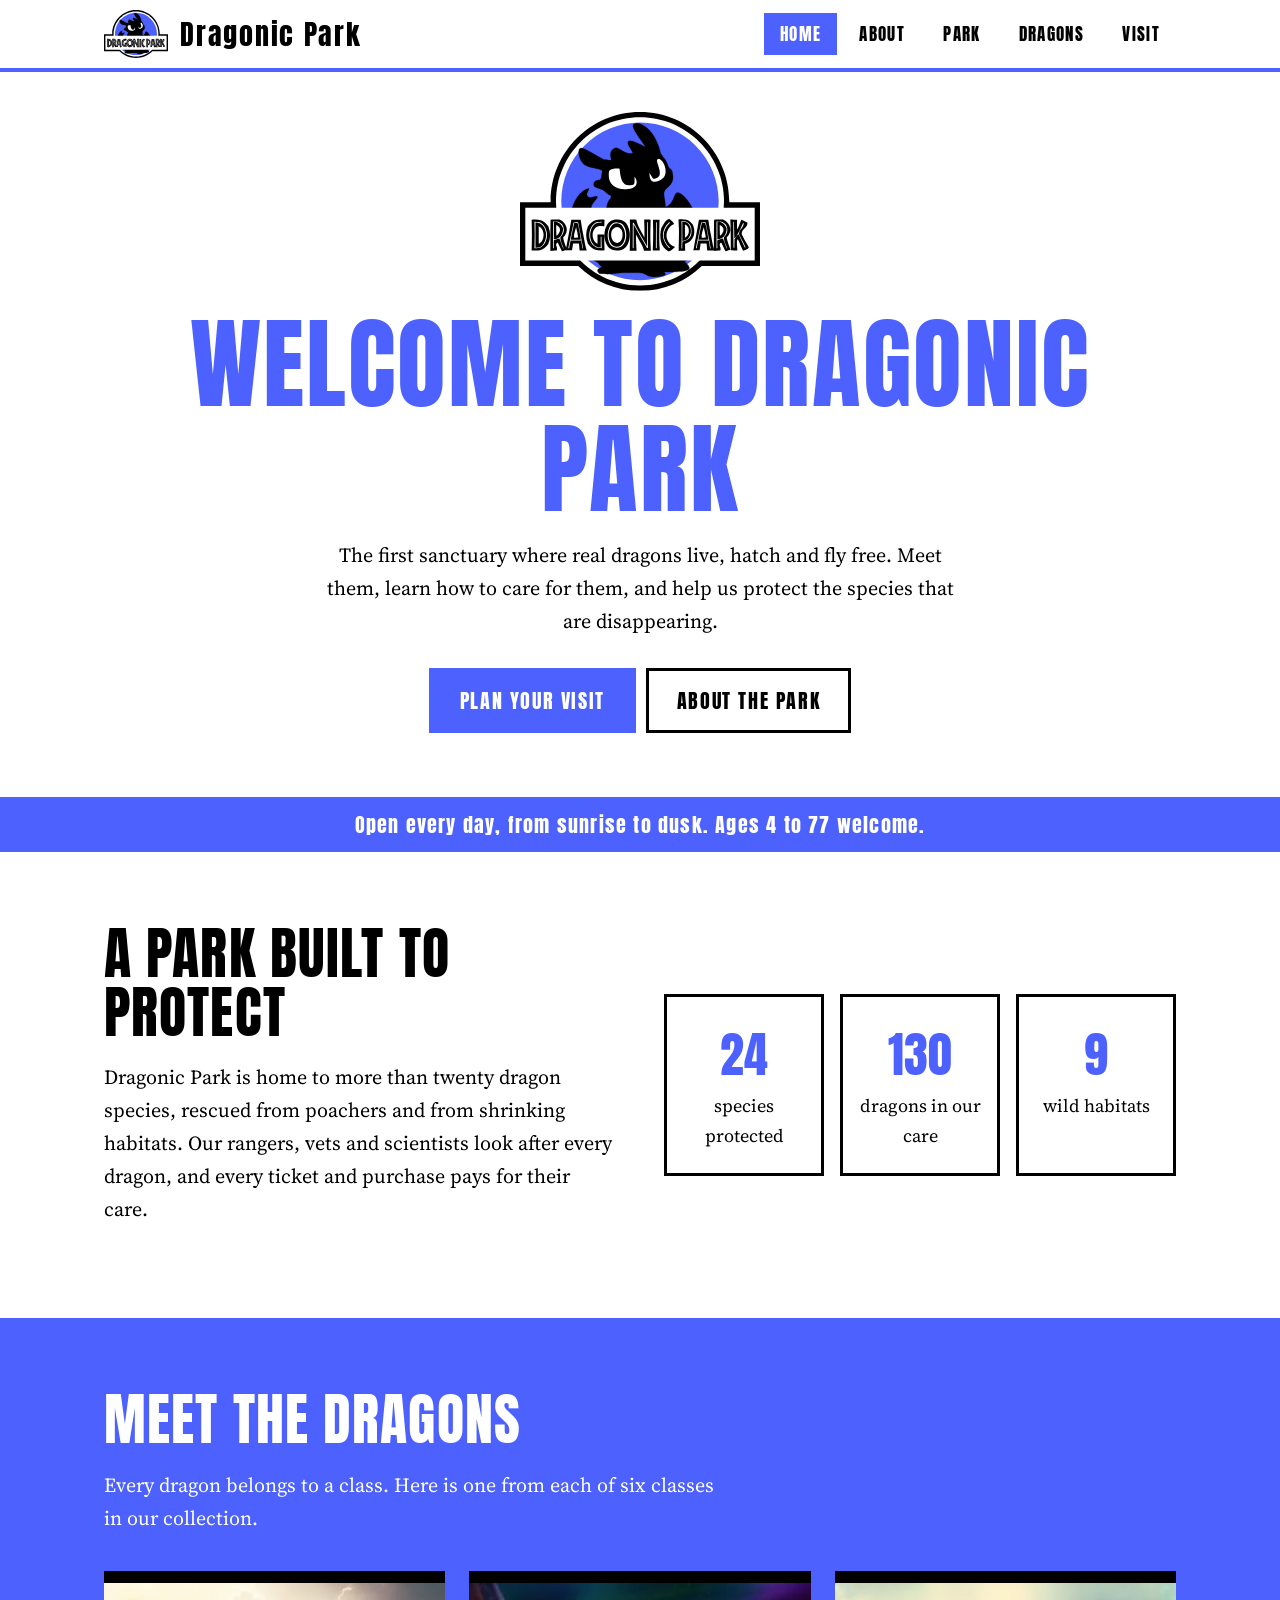
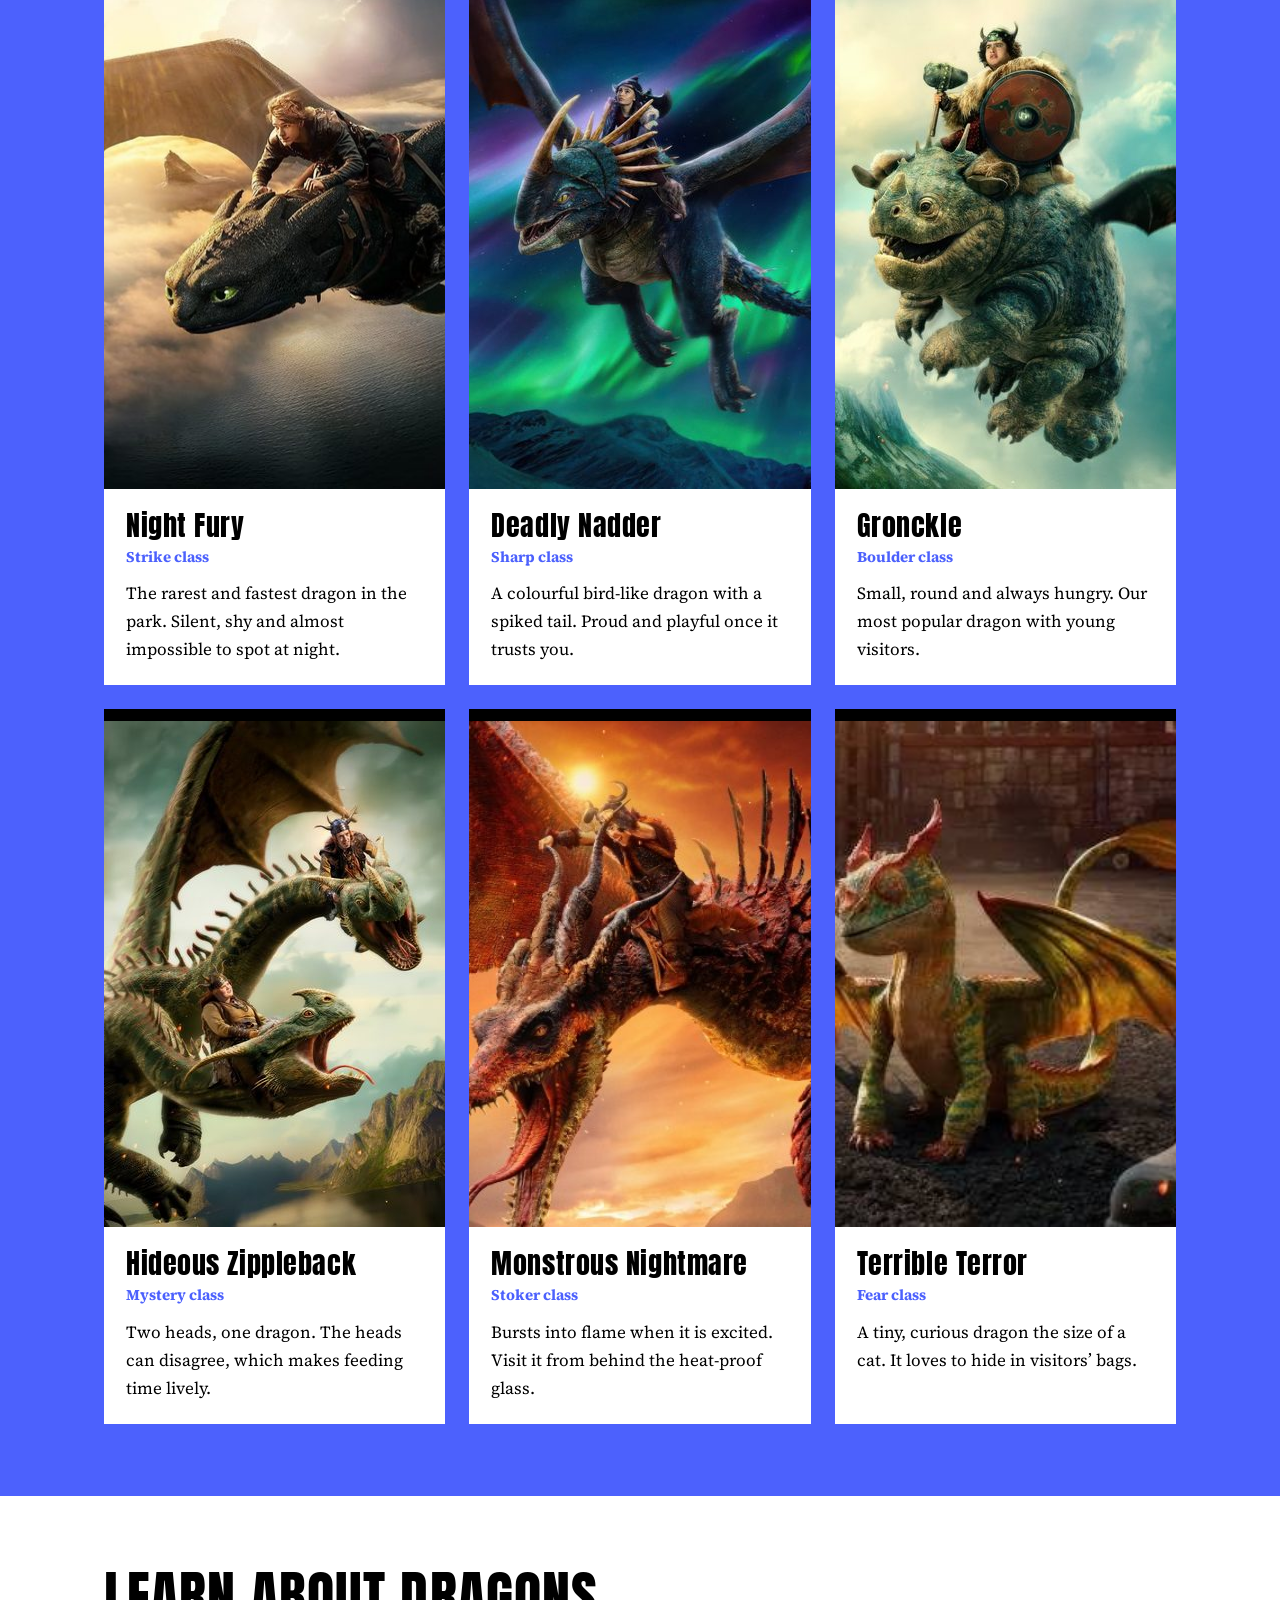
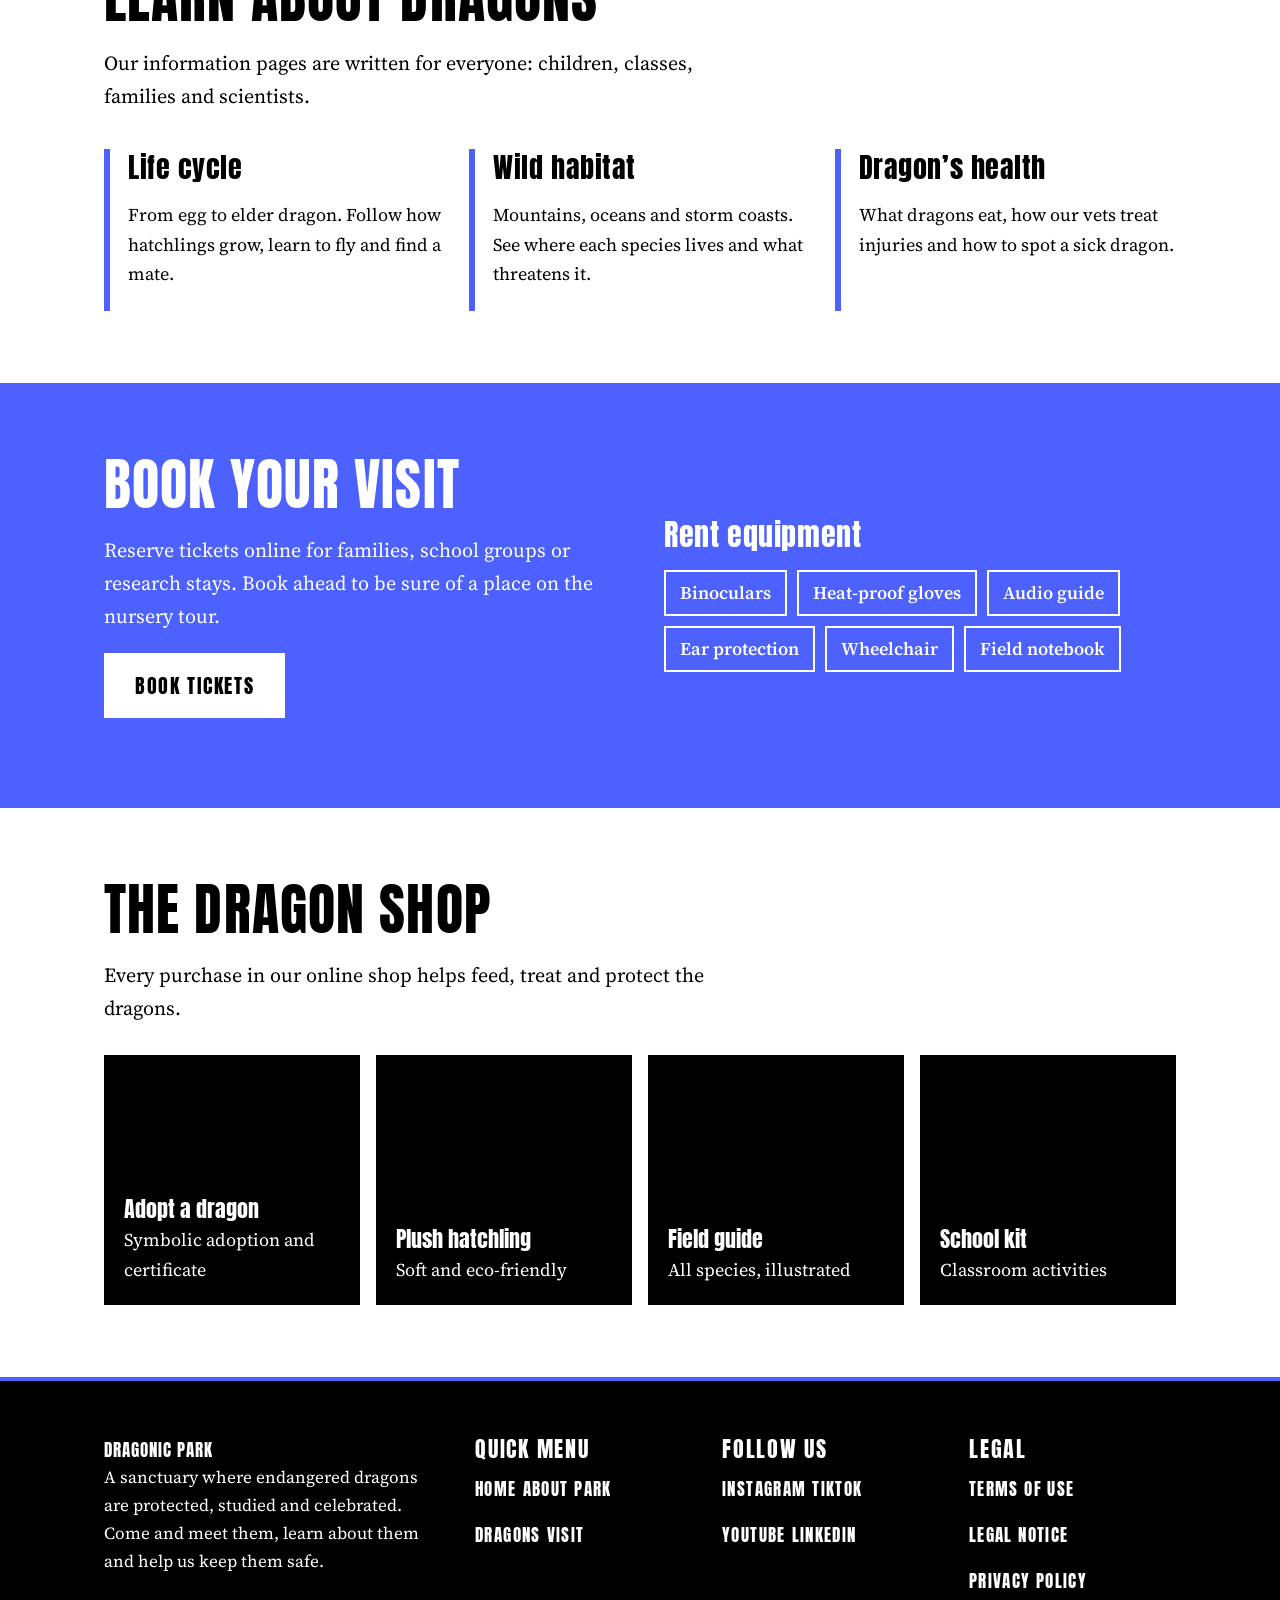
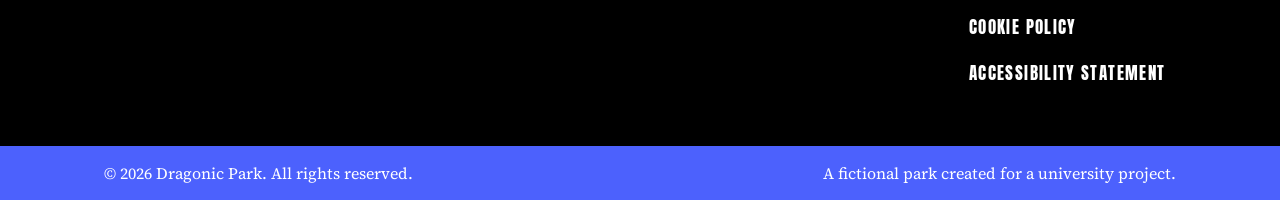
==== commit d64c3664: "img" ====
--- a/index.html
+++ b/index.html
@@ -15,12 +15,12 @@
 <div class="stats"><div><b>24</b>species protected</div><div><b>130</b>dragons in our care</div><div><b>9</b>wild habitats</div></div></div></section>
 <section class="dark" id="dragons"><div class="wrap"><h2>Meet the dragons</h2><p class="lead">Every dragon belongs to a class. Here is one from each of six classes in our collection.</p>
 <div class="grid">
-<article class="card"><img src="img/night-fury.svg" alt="Black silhouette of a Night Fury with large wings and big eyes" width="320" height="180"><div class="card-body"><h3>Night Fury</h3><small>Strike class</small><p>The rarest and fastest dragon in the park. Silent, shy and almost impossible to spot at night.</p></div></article>
-<article class="card"><img src="img/nadder.svg" alt="Silhouette of a Deadly Nadder with a spiked tail" width="320" height="180"><div class="card-body"><h3>Deadly Nadder</h3><small>Sharp class</small><p>A colourful bird-like dragon with a spiked tail. Proud and playful once it trusts you.</p></div></article>
-<article class="card"><img src="img/gronckle.svg" alt="Silhouette of a round Gronckle with a club tail" width="320" height="180"><div class="card-body"><h3>Gronckle</h3><small>Boulder class</small><p>Small, round and always hungry. Our most popular dragon with young visitors.</p></div></article>
-<article class="card"><img src="img/zippleback.svg" alt="Silhouette of a two-headed Hideous Zippleback" width="320" height="180"><div class="card-body"><h3>Hideous Zippleback</h3><small>Mystery class</small><p>Two heads, one dragon. The heads can disagree, which makes feeding time lively.</p></div></article>
-<article class="card"><img src="img/nightmare.svg" alt="Silhouette of a Monstrous Nightmare with flames on its head" width="320" height="180"><div class="card-body"><h3>Monstrous Nightmare</h3><small>Stoker class</small><p>Bursts into flame when it is excited. Visit it from behind the heat-proof glass.</p></div></article>
-<article class="card"><img src="img/terror.svg" alt="Silhouette of a tiny Terrible Terror with a big head" width="320" height="180"><div class="card-body"><h3>Terrible Terror</h3><small>Fear class</small><p>A tiny, curious dragon the size of a cat. It loves to hide in visitors’ bags.</p></div></article>
+<article class="card"><img src="img/night-fury.jpg" alt="A Night Fury flying above the clouds with its rider" width="900" height="506" loading="lazy"><div class="card-body"><h3>Night Fury</h3><small>Strike class</small><p>The rarest and fastest dragon in the park. Silent, shy and almost impossible to spot at night.</p></div></article>
+<article class="card"><img src="img/nadder.jpg" alt="A Deadly Nadder flying under the northern lights" width="900" height="506" loading="lazy"><div class="card-body"><h3>Deadly Nadder</h3><small>Sharp class</small><p>A colourful bird-like dragon with a spiked tail. Proud and playful once it trusts you.</p></div></article>
+<article class="card"><img src="img/gronckle.jpg" alt="A Gronckle flying through clouds with its rider" width="900" height="506" loading="lazy"><div class="card-body"><h3>Gronckle</h3><small>Boulder class</small><p>Small, round and always hungry. Our most popular dragon with young visitors.</p></div></article>
+<article class="card"><img src="img/zippleback.jpg" alt="A two-headed Hideous Zippleback in flight with two riders" width="900" height="506" loading="lazy"><div class="card-body"><h3>Hideous Zippleback</h3><small>Mystery class</small><p>Two heads, one dragon. The heads can disagree, which makes feeding time lively.</p></div></article>
+<article class="card"><img src="img/nightmare.jpg" alt="A Monstrous Nightmare flying in a red sunset" width="900" height="506" loading="lazy"><div class="card-body"><h3>Monstrous Nightmare</h3><small>Stoker class</small><p>Bursts into flame when it is excited. Visit it from behind the heat-proof glass.</p></div></article>
+<article class="card"><img src="img/terror.jpg" alt="A small Terrible Terror standing on the ground" width="900" height="506" loading="lazy"><div class="card-body"><h3>Terrible Terror</h3><small>Fear class</small><p>A tiny, curious dragon the size of a cat. It loves to hide in visitors’ bags.</p></div></article>
 </div></div></section>
 <section><div class="wrap"><h2>Learn about dragons</h2><p class="lead">Our information pages are written for everyone: children, classes, families and scientists.</p>
 <div class="info"><article><h3>Life cycle</h3><p>From egg to elder dragon. Follow how hatchlings grow, learn to fly and find a mate.</p></article>
--- a/style.css
+++ b/style.css
@@ -34,7 +34,7 @@
 .stats{display:grid;grid-template-columns:repeat(3,1fr);gap:16px;text-align:center}
 .stats div{border:3px solid #000;padding:22px 10px;transition:transform .25s,background .25s,color .25s,box-shadow .25s}.stats div:hover{transform:translateY(-8px);background:var(--blue);color:#fff;border-color:var(--blue);box-shadow:0 10px 0 #000}.stats div:hover b{color:#fff}.stats b{display:block;font:48px var(--display);color:var(--blue)}
 .grid{display:grid;grid-template-columns:repeat(3,1fr);gap:24px;margin-top:36px}
-.card{background:#fff;color:#000;border-top:12px solid #000;overflow:hidden}.card img{display:block;width:100%;height:auto}.card-body{padding:22px}
+.card{background:#fff;color:#000;border-top:12px solid #000;overflow:hidden}.card img{display:block;width:100%;aspect-ratio:16/9;object-fit:cover}.card-body{padding:22px}
 .card h3{font-size:28px;margin-bottom:4px}.card small{display:block;font-weight:700;margin-bottom:10px;color:var(--blue)}
 .card p{margin:0;font-size:17px}
 .info{display:grid;grid-template-columns:repeat(3,1fr);gap:24px;margin-top:36px}
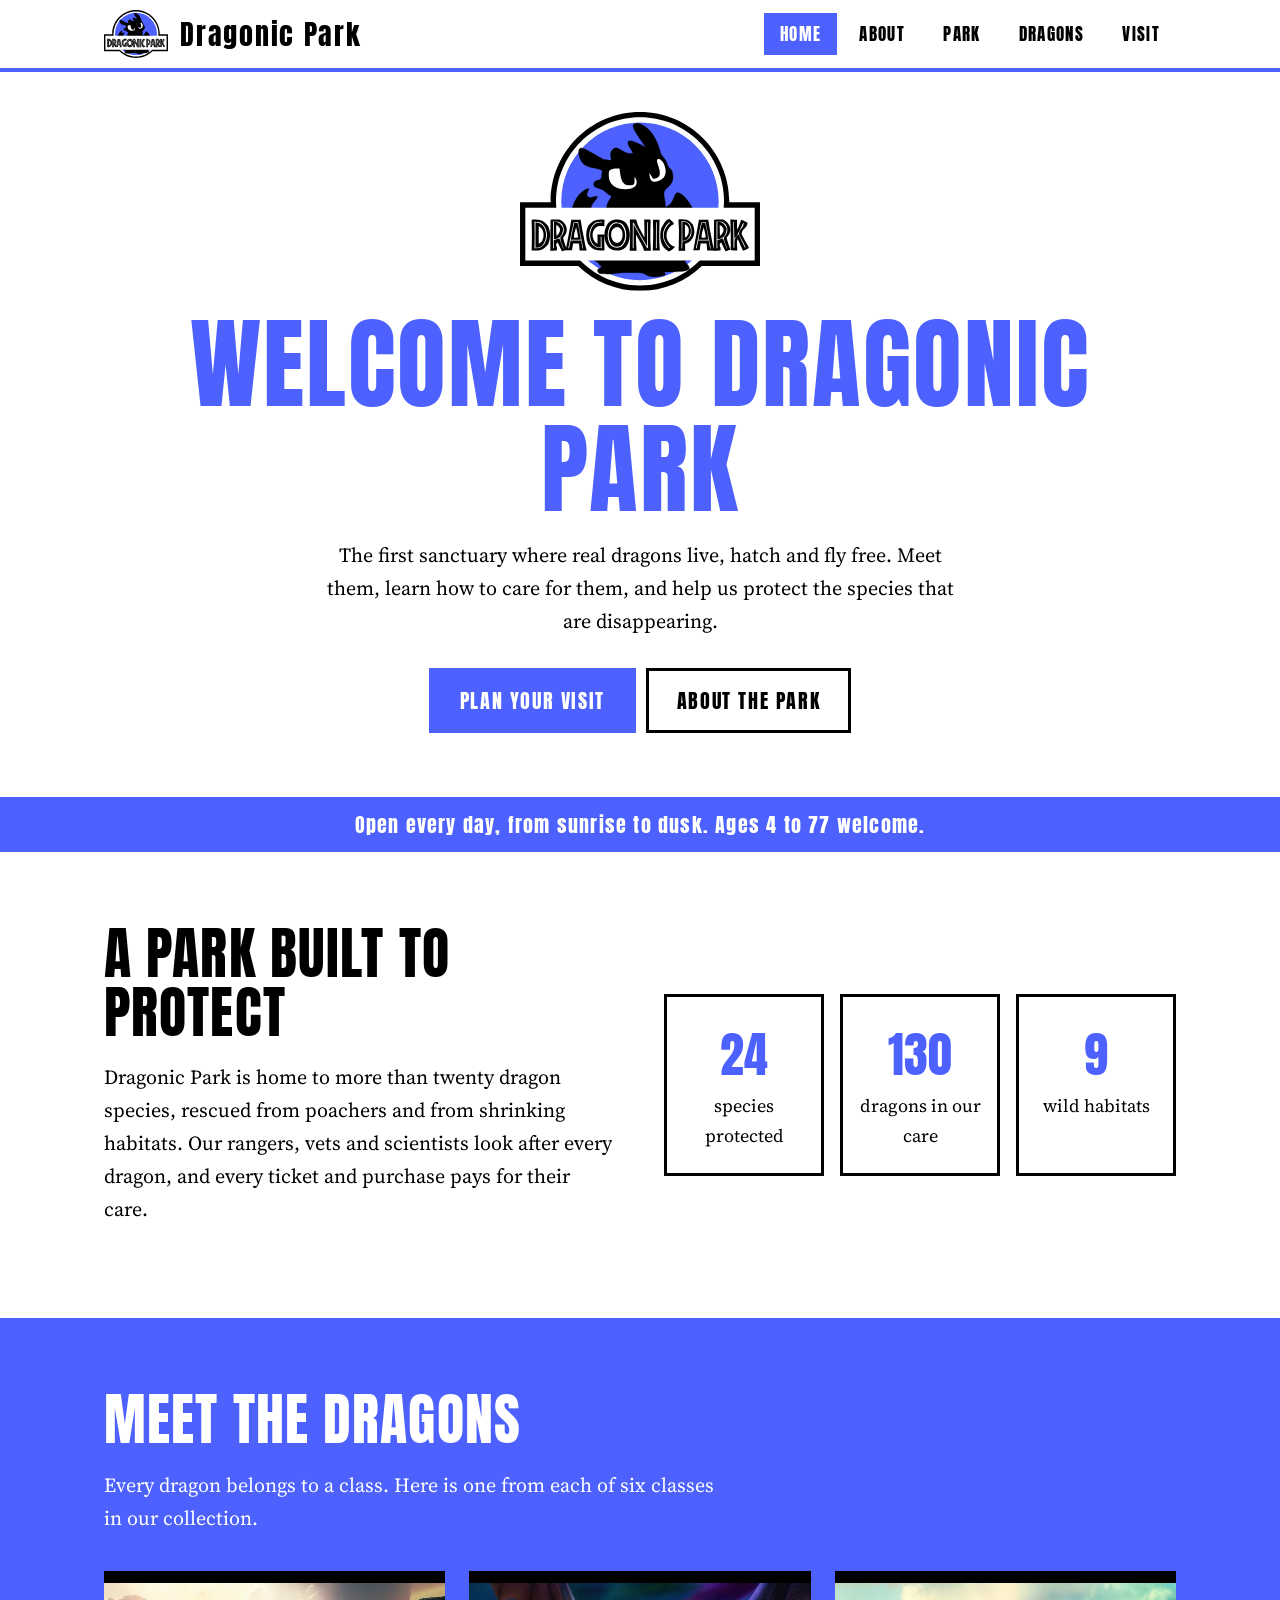
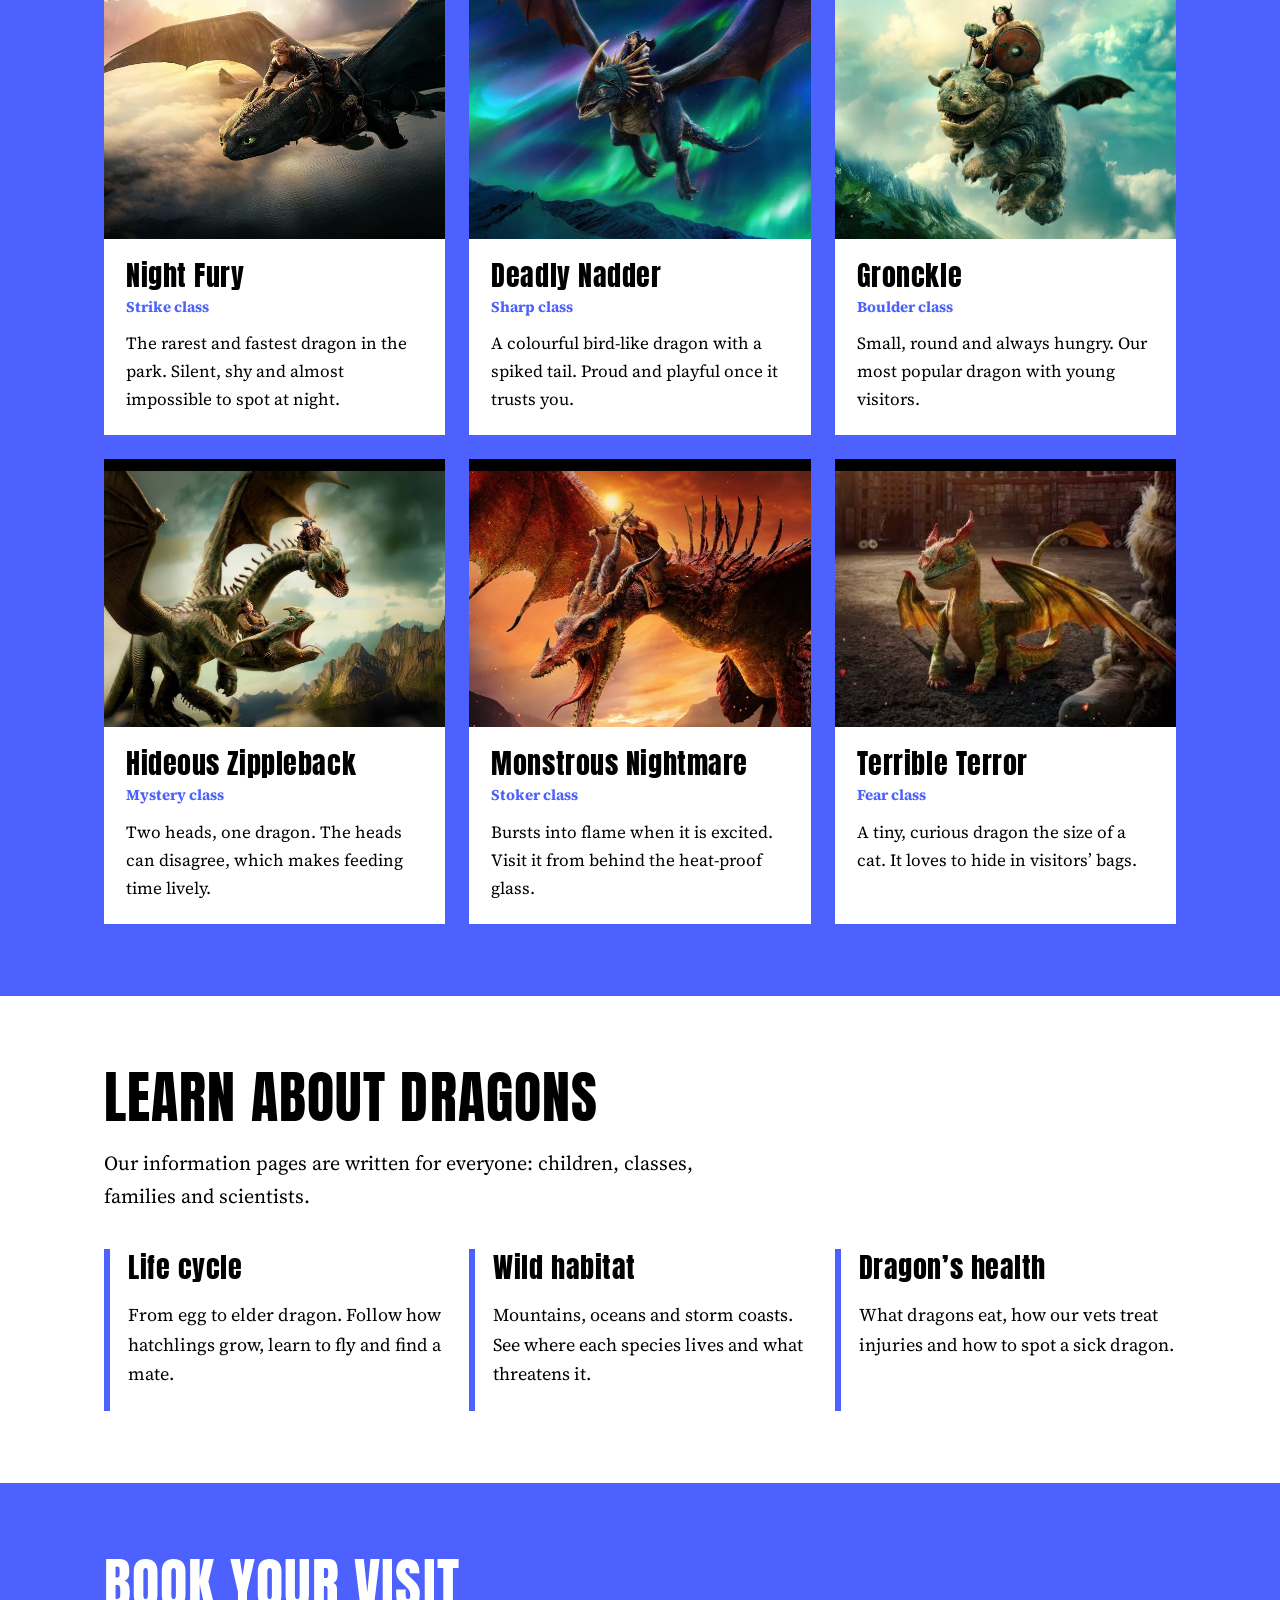
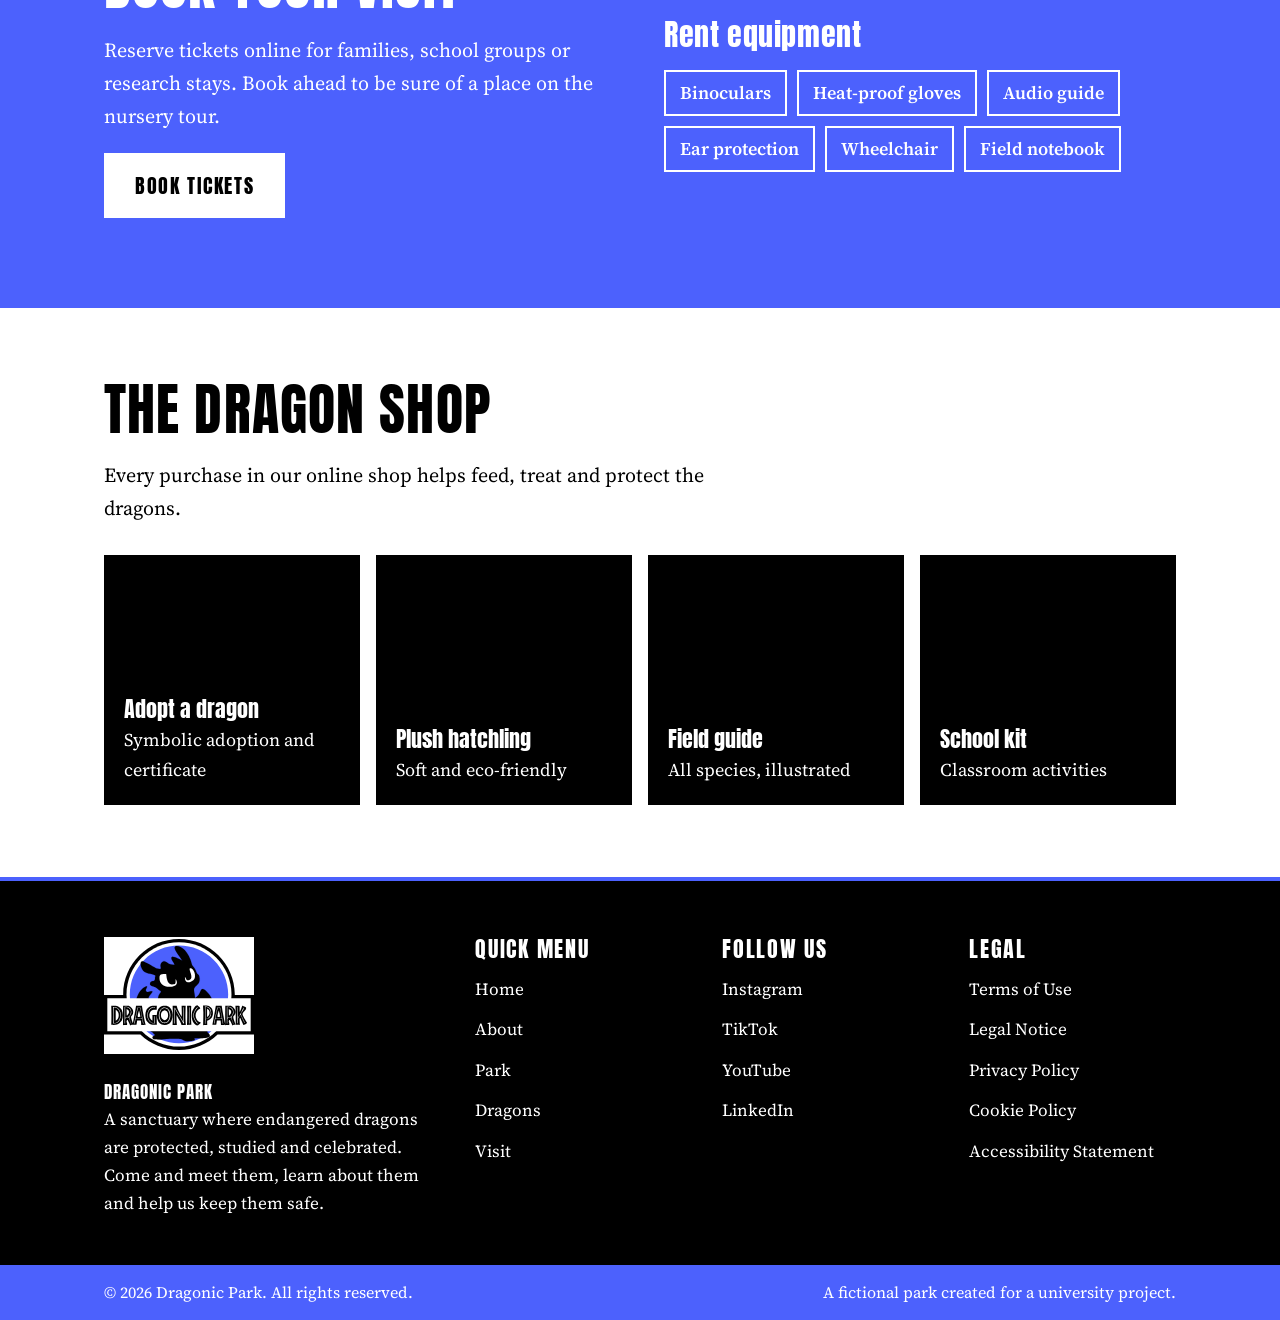
==== commit 331f904b: "better footer" ====
--- a/index.html
+++ b/index.html
@@ -33,7 +33,7 @@
 <ul class="shop"><li tabindex="0"><img src="img/shop-adopt.svg" alt="" width="320" height="180"><b>Adopt a dragon</b>Symbolic adoption and certificate</li><li tabindex="0"><img src="img/shop-plush.svg" alt="" width="320" height="180"><b>Plush hatchling</b>Soft and eco-friendly</li><li tabindex="0"><img src="img/shop-guide.svg" alt="" width="320" height="180"><b>Field guide</b>All species, illustrated</li><li tabindex="0"><img src="img/shop-kit.svg" alt="" width="320" height="180"><b>School kit</b>Classroom activities</li></ul></div></section></main>
 <footer class="site-footer">
 <div class="wrap foot-grid">
-<div class="foot-about"><p class="foot-brand">Dragonic Park</p><p>A sanctuary where endangered dragons are protected, studied and celebrated. Come and meet them, learn about them and help us keep them safe.</p></div>
+<div class="foot-about"><a href="index.html" class="foot-logo"><img src="logo.svg" alt="Dragonic Park logo" width="150" height="112"></a><p class="foot-brand">Dragonic Park</p><p>A sanctuary where endangered dragons are protected, studied and celebrated. Come and meet them, learn about them and help us keep them safe.</p></div>
 <nav aria-label="Quick menu"><h2>Quick menu</h2><ul><li><a href="index.html">Home</a></li><li><a href="about.html">About</a></li><li><a href="park.html">Park</a></li><li><a href="dragons.html">Dragons</a></li><li><a href="visit.html">Visit</a></li></ul></nav>
 <nav aria-label="Social media"><h2>Follow us</h2><ul><li><a href="https://www.instagram.com/" target="_blank" rel="noopener noreferrer">Instagram<span class="sr"> (opens in a new tab)</span></a></li><li><a href="https://www.tiktok.com/" target="_blank" rel="noopener noreferrer">TikTok<span class="sr"> (opens in a new tab)</span></a></li><li><a href="https://www.youtube.com/" target="_blank" rel="noopener noreferrer">YouTube<span class="sr"> (opens in a new tab)</span></a></li><li><a href="https://www.linkedin.com/" target="_blank" rel="noopener noreferrer">LinkedIn<span class="sr"> (opens in a new tab)</span></a></li></ul></nav>
 <nav aria-label="Legal information"><h2>Legal</h2><ul><li><a href="terms.html">Terms of Use</a></li><li><a href="legal-notice.html">Legal Notice</a></li><li><a href="privacy.html">Privacy Policy</a></li><li><a href="cookies.html">Cookie Policy</a></li><li><a href="accessibility.html">Accessibility Statement</a></li></ul></nav>
--- a/style.css
+++ b/style.css
@@ -34,7 +34,7 @@
 .stats{display:grid;grid-template-columns:repeat(3,1fr);gap:16px;text-align:center}
 .stats div{border:3px solid #000;padding:22px 10px;transition:transform .25s,background .25s,color .25s,box-shadow .25s}.stats div:hover{transform:translateY(-8px);background:var(--blue);color:#fff;border-color:var(--blue);box-shadow:0 10px 0 #000}.stats div:hover b{color:#fff}.stats b{display:block;font:48px var(--display);color:var(--blue)}
 .grid{display:grid;grid-template-columns:repeat(3,1fr);gap:24px;margin-top:36px}
-.card{background:#fff;color:#000;border-top:12px solid #000;overflow:hidden}.card img{display:block;width:100%;aspect-ratio:16/9;object-fit:cover}.card-body{padding:22px}
+.card{background:#fff;color:#000;border-top:12px solid #000;overflow:hidden}.card img{display:block;width:100%;height:auto;aspect-ratio:4/3;object-fit:cover}.card-body{padding:22px}
 .card h3{font-size:28px;margin-bottom:4px}.card small{display:block;font-weight:700;margin-bottom:10px;color:var(--blue)}
 .card p{margin:0;font-size:17px}
 .info{display:grid;grid-template-columns:repeat(3,1fr);gap:24px;margin-top:36px}
@@ -63,6 +63,12 @@
 .site-footer a:focus-visible{outline:3px solid #fff;outline-offset:3px;box-shadow:none}
 .foot-bottom{background:var(--blue);color:#fff}
 .foot-bottom .wrap{display:flex;justify-content:space-between;gap:12px;flex-wrap:wrap;padding-top:14px;padding-bottom:14px}.foot-bottom p{margin:0;font-size:16px}
+.site-footer nav ul{display:flex;flex-direction:column;gap:0}
+.site-footer nav a{display:inline-block;font:17px/1.5 var(--body);letter-spacing:0;text-transform:none;padding:2px 0}
+.site-footer nav a:hover{background:none;color:#fff}
+.foot-logo{display:inline-block;background:#fff;padding:10px;margin-bottom:16px;border:0}
+.foot-logo:hover{padding-left:10px!important;border:0}
+.foot-logo img{display:block;width:150px;height:auto}
 .sr{position:absolute;width:1px;height:1px;overflow:hidden;clip:rect(0 0 0 0);white-space:nowrap}
 @media(max-width:860px){.foot-grid{grid-template-columns:1fr 1fr}.grid,.info,.policy,.shop{grid-template-columns:1fr 1fr}.cols{grid-template-columns:1fr}}
 @media(max-width:560px){.foot-grid{grid-template-columns:1fr}.grid,.info,.policy,.shop,.stats{grid-template-columns:1fr}.btn.alt{margin:12px 0 0}}
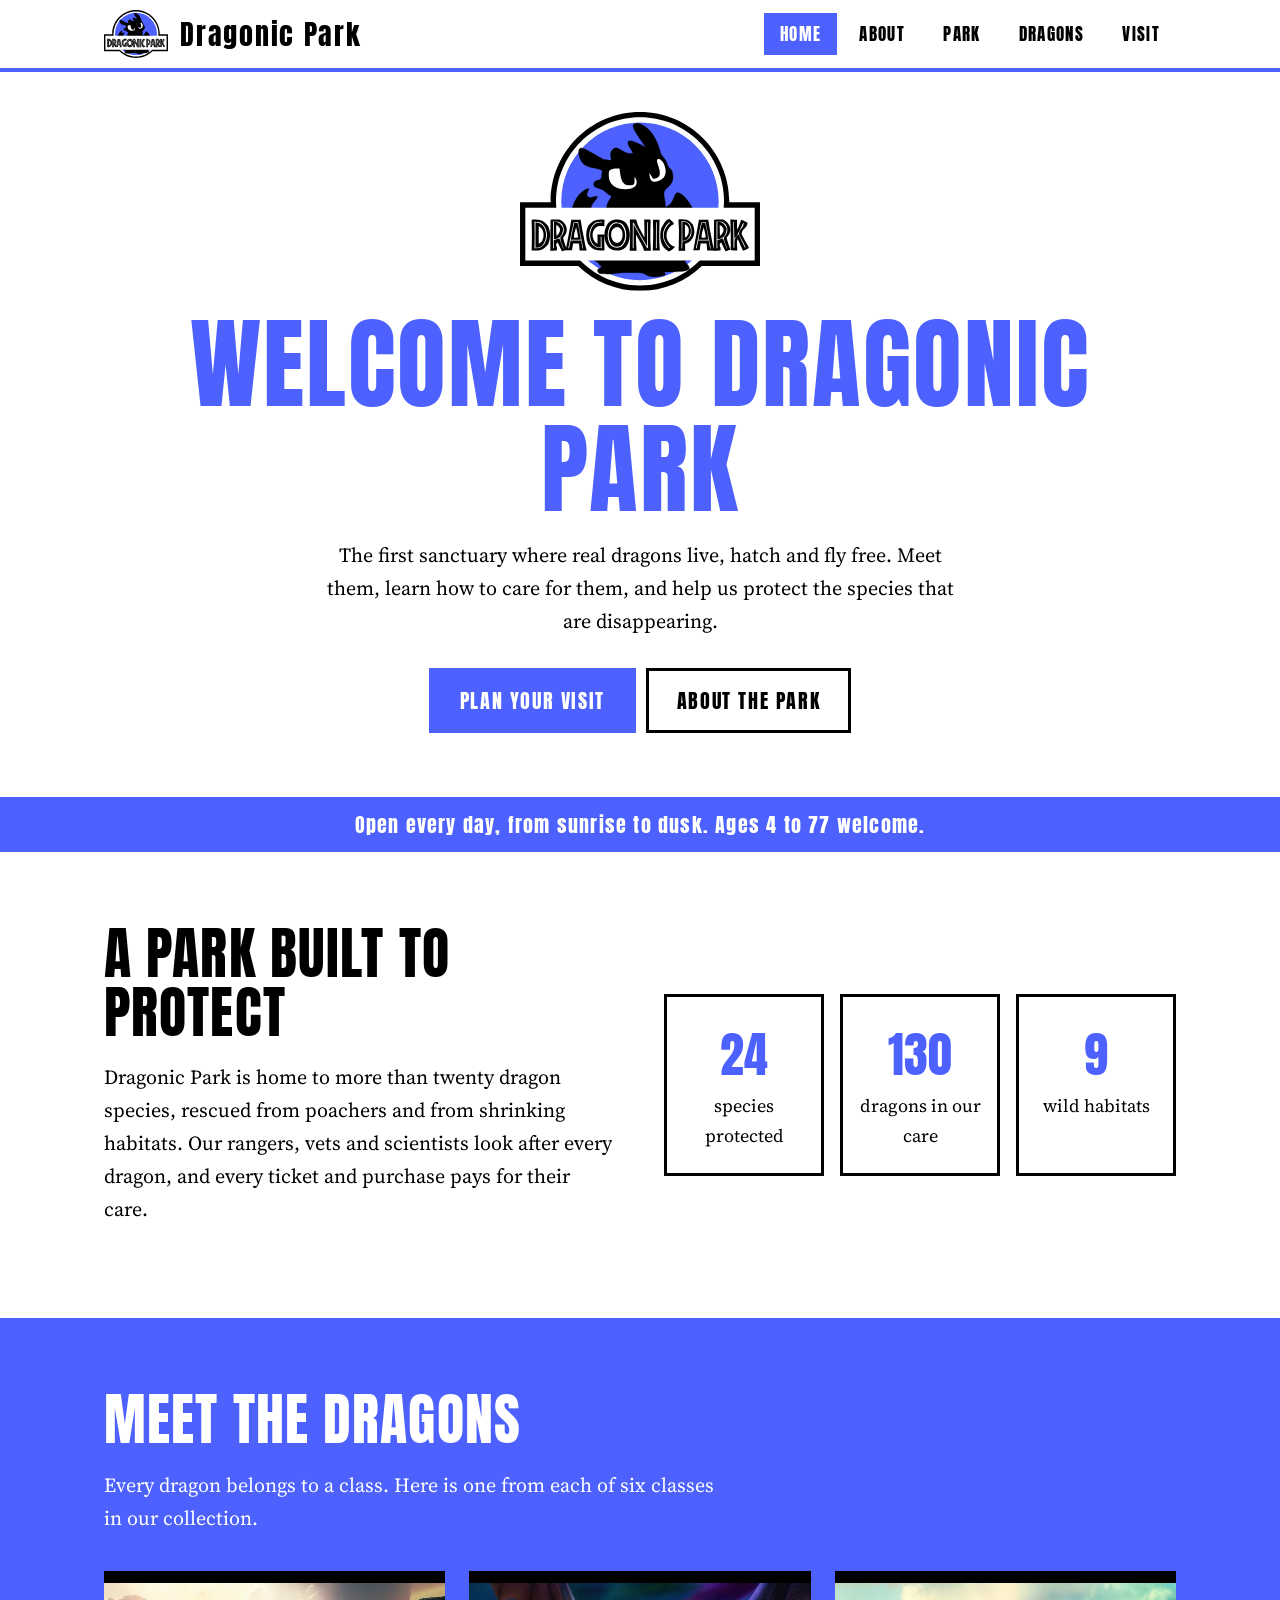
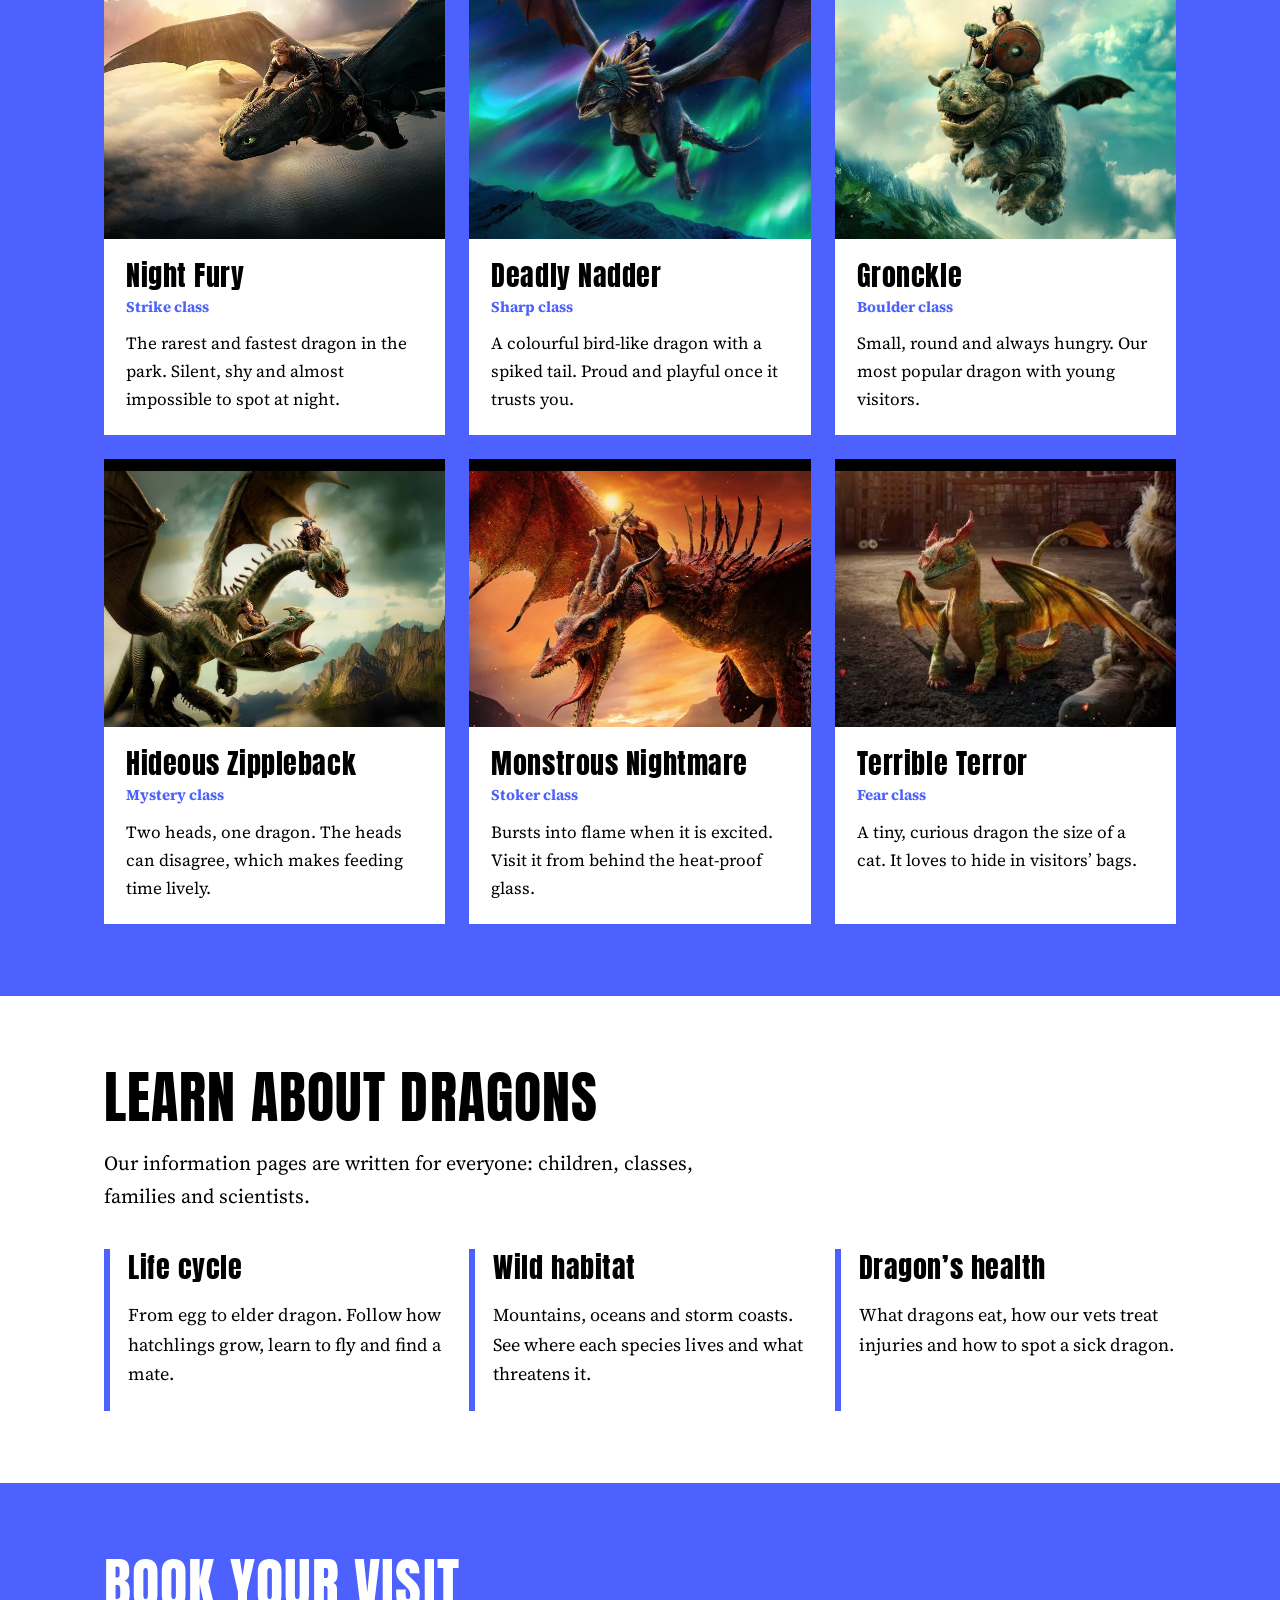
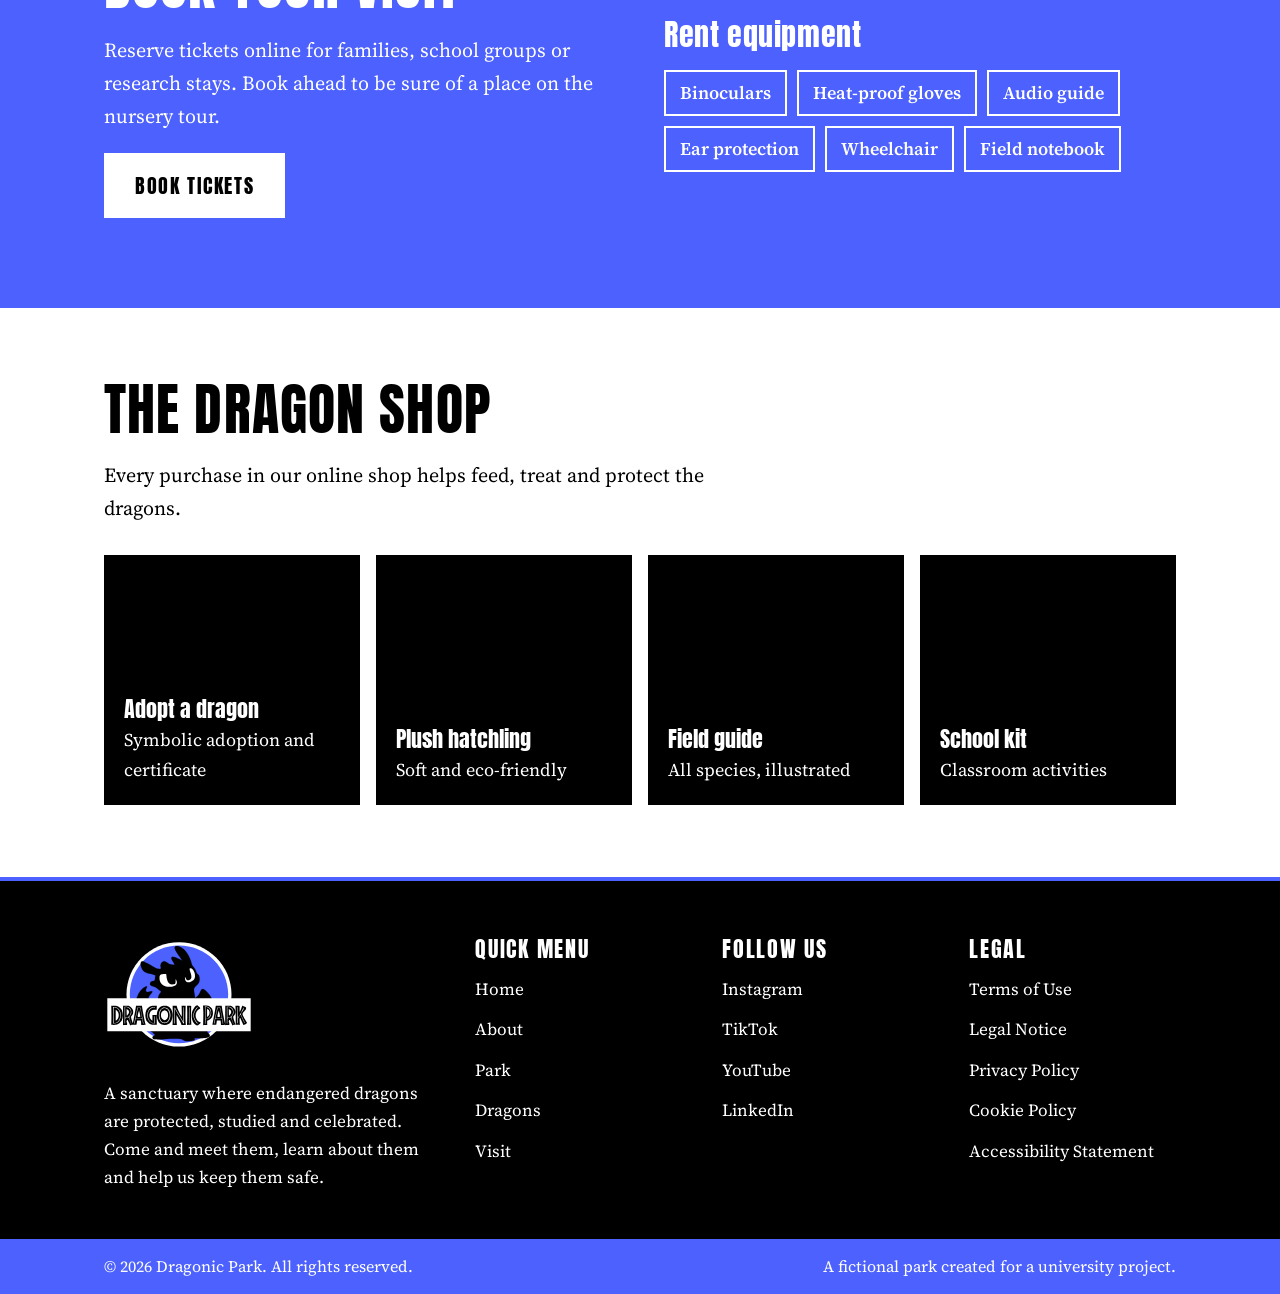
==== commit e11c3375: "correct footer logo" ====
--- a/index.html
+++ b/index.html
@@ -30,10 +30,10 @@
 <p><a class="btn" href="visit.html">Book tickets</a></p></div>
 <div><h3 style="font-size:30px">Rent equipment</h3><ul class="tags"><li>Binoculars</li><li>Heat-proof gloves</li><li>Audio guide</li><li>Ear protection</li><li>Wheelchair</li><li>Field notebook</li></ul></div></div></section>
 <section id="shop"><div class="wrap"><h2>The dragon shop</h2><p class="lead">Every purchase in our online shop helps feed, treat and protect the dragons.</p>
-<ul class="shop"><li tabindex="0"><img src="img/shop-adopt.svg" alt="" width="320" height="180"><b>Adopt a dragon</b>Symbolic adoption and certificate</li><li tabindex="0"><img src="img/shop-plush.svg" alt="" width="320" height="180"><b>Plush hatchling</b>Soft and eco-friendly</li><li tabindex="0"><img src="img/shop-guide.svg" alt="" width="320" height="180"><b>Field guide</b>All species, illustrated</li><li tabindex="0"><img src="img/shop-kit.svg" alt="" width="320" height="180"><b>School kit</b>Classroom activities</li></ul></div></section></main>
+<ul class="shop"><li tabindex="0"><img src="img/shop-adopt.jpg" alt="" width="320" height="180"><b>Adopt a dragon</b>Symbolic adoption and certificate</li><li tabindex="0"><img src="img/shop-plush.jpg" alt="" width="320" height="180"><b>Plush hatchling</b>Soft and eco-friendly</li><li tabindex="0"><img src="img/shop-guide.jpg" alt="" width="320" height="180"><b>Field guide</b>All species, illustrated</li><li tabindex="0"><img src="img/shop-kit.jpg" alt="" width="320" height="180"><b>School kit</b>Classroom activities</li></ul></div></section></main>
 <footer class="site-footer">
 <div class="wrap foot-grid">
-<div class="foot-about"><a href="index.html" class="foot-logo"><img src="logo.svg" alt="Dragonic Park logo" width="150" height="112"></a><p class="foot-brand">Dragonic Park</p><p>A sanctuary where endangered dragons are protected, studied and celebrated. Come and meet them, learn about them and help us keep them safe.</p></div>
+<div class="foot-about"><a href="index.html" class="foot-logo"><img src="logo.svg" alt="Dragonic Park logo" width="150" height="112"></a><p class="foot-brand"></p><p>A sanctuary where endangered dragons are protected, studied and celebrated. Come and meet them, learn about them and help us keep them safe.</p></div>
 <nav aria-label="Quick menu"><h2>Quick menu</h2><ul><li><a href="index.html">Home</a></li><li><a href="about.html">About</a></li><li><a href="park.html">Park</a></li><li><a href="dragons.html">Dragons</a></li><li><a href="visit.html">Visit</a></li></ul></nav>
 <nav aria-label="Social media"><h2>Follow us</h2><ul><li><a href="https://www.instagram.com/" target="_blank" rel="noopener noreferrer">Instagram<span class="sr"> (opens in a new tab)</span></a></li><li><a href="https://www.tiktok.com/" target="_blank" rel="noopener noreferrer">TikTok<span class="sr"> (opens in a new tab)</span></a></li><li><a href="https://www.youtube.com/" target="_blank" rel="noopener noreferrer">YouTube<span class="sr"> (opens in a new tab)</span></a></li><li><a href="https://www.linkedin.com/" target="_blank" rel="noopener noreferrer">LinkedIn<span class="sr"> (opens in a new tab)</span></a></li></ul></nav>
 <nav aria-label="Legal information"><h2>Legal</h2><ul><li><a href="terms.html">Terms of Use</a></li><li><a href="legal-notice.html">Legal Notice</a></li><li><a href="privacy.html">Privacy Policy</a></li><li><a href="cookies.html">Cookie Policy</a></li><li><a href="accessibility.html">Accessibility Statement</a></li></ul></nav>
--- a/style.css
+++ b/style.css
@@ -1,5 +1,5 @@
 :root{--black:#000;--blue:#4C61FD;--white:#fff;--display:"Anton","Impact","Arial Narrow",sans-serif;--body:"Source Serif 4",Georgia,serif}
-*{box-sizing:border-box}html{scroll-behavior:smooth}
+*{box-sizing:border-box}html{scroll-behavior:smooth;scroll-padding-top:90px}
 body{margin:0;background:#fff;color:#000;font:18px/1.65 var(--body)}
 img,svg{max-width:100%}a{color:inherit}
 h1,h2,h3{font-family:var(--display);font-weight:400;letter-spacing:.02em;line-height:1.05;margin:0}
@@ -7,7 +7,7 @@
 .skip{position:absolute;left:-999px;background:#fff;color:#000;border:2px solid #000;padding:10px 16px;z-index:20}.skip:focus{left:8px;top:8px}
 a:focus-visible,button:focus-visible,.shop li:focus-visible{outline:3px solid #000;outline-offset:3px;box-shadow:0 0 0 6px #fff}
 /* header */
-.top{background:#fff;color:#000;border-bottom:4px solid var(--blue)}
+.top{position:sticky;top:0;z-index:50;background:#fff;color:#000;border-bottom:4px solid var(--blue)}
 .top .wrap{display:flex;align-items:center;justify-content:space-between;gap:16px;flex-wrap:wrap;padding-top:10px;padding-bottom:10px}
 .brand{display:flex;align-items:center;gap:12px;text-decoration:none;font:28px var(--display);letter-spacing:.06em}
 .brand img{height:48px;width:auto;display:block}
@@ -66,10 +66,35 @@
 .site-footer nav ul{display:flex;flex-direction:column;gap:0}
 .site-footer nav a{display:inline-block;font:17px/1.5 var(--body);letter-spacing:0;text-transform:none;padding:2px 0}
 .site-footer nav a:hover{background:none;color:#fff}
-.foot-logo{display:inline-block;background:#fff;padding:10px;margin-bottom:16px;border:0}
-.foot-logo:hover{padding-left:10px!important;border:0}
+.foot-logo{display:inline-block;padding:10px;margin-bottom:16px;border:0}
 .foot-logo img{display:block;width:150px;height:auto}
 .sr{position:absolute;width:1px;height:1px;overflow:hidden;clip:rect(0 0 0 0);white-space:nowrap}
 @media(max-width:860px){.foot-grid{grid-template-columns:1fr 1fr}.grid,.info,.policy,.shop{grid-template-columns:1fr 1fr}.cols{grid-template-columns:1fr}}
 @media(max-width:560px){.foot-grid{grid-template-columns:1fr}.grid,.info,.policy,.shop,.stats{grid-template-columns:1fr}.btn.alt{margin:12px 0 0}}
-@media(prefers-reduced-motion:reduce){html{scroll-behavior:auto}*{transition:none!important}.stats div:hover,.tags li:hover,.shop li:hover{transform:none}.site-footer a:hover{padding-left:0}}+@media(prefers-reduced-motion:reduce){html{scroll-behavior:auto}*{transition:none!important}.stats div:hover,.tags li:hover,.shop li:hover{transform:none}.site-footer a:hover{padding-left:0}}
+
+/* Hidden scrollbar (scrolling still works) */
+html{scrollbar-width:none;-ms-overflow-style:none}
+html::-webkit-scrollbar,body::-webkit-scrollbar{display:none;width:0;height:0}
+
+/* Park, Dragons, Visit */
+.check{list-style:none;padding:0;margin:16px 0 0}.check li{padding-left:28px;margin-bottom:8px;position:relative}.check li::before{content:"";position:absolute;left:4px;top:.6em;width:12px;height:12px;background:var(--blue)}
+.dark .check li::before{background:#fff}
+.chips{display:flex;flex-wrap:wrap;gap:10px;margin:22px 0 10px}
+.chip{font:18px var(--display);letter-spacing:.06em;text-transform:uppercase;padding:8px 20px;border:3px solid #000;background:#fff;color:#000;cursor:pointer}
+.chip:hover{background:#000;color:#fff}.chip[aria-pressed="true"]{background:var(--blue);border-color:var(--blue);color:#fff}
+.card[hidden]{display:none}
+.facts{margin:14px 0 0;display:grid;grid-template-columns:auto 1fr;gap:4px 12px;font-size:16px}.facts dt{font-weight:700;color:var(--blue)}.facts dd{margin:0}
+.steps{list-style:none;counter-reset:s;display:grid;grid-template-columns:repeat(5,1fr);gap:16px;padding:0;margin:32px 0 0}
+.steps li{counter-increment:s;background:#fff;color:#000;padding:20px;border-top:8px solid #000}.steps li::before{content:counter(s);font:36px var(--display);color:var(--blue)}.steps h3{font-size:26px;margin:4px 0 8px}.steps p{margin:0;font-size:16px}
+.plans{display:grid;grid-template-columns:repeat(3,1fr);gap:24px;margin-top:32px}
+.plan{border:3px solid #000;padding:24px}.plan h3{font-size:30px}.plan .tag{margin:2px 0 12px;font-weight:600;color:var(--blue)}.plan .price{font:56px var(--display);margin:0}.plan .price sup{font-size:24px;margin-right:4px}.plan ul{padding-left:20px}
+.hours{list-style:none;padding:0;margin:16px 0 0}.hours li{padding:8px 0;border-bottom:1px solid #fff}.hours b{display:block}
+form{margin-top:30px;max-width:900px}.row{display:flex;flex-wrap:wrap;gap:20px;margin-bottom:20px}.field{flex:1 1 240px;display:flex;flex-direction:column}
+label{font-weight:700;margin-bottom:6px}
+input[type=text],input[type=email],input[type=date],input[type=number],select{font:18px var(--body);padding:12px;border:3px solid #000;background:#fff;color:#000;width:100%}
+input:focus-visible,select:focus-visible,input[type=checkbox]:focus-visible{outline:3px solid var(--blue);outline-offset:2px}
+fieldset{border:3px solid #000;padding:16px 20px;margin:0 0 20px}legend{font-weight:700;padding:0 8px}
+.eq{display:grid;grid-template-columns:repeat(3,1fr);gap:10px}.check-row{display:flex;align-items:center;gap:10px;font-weight:400;margin:0}.check-row input{width:22px;height:22px;accent-color:var(--blue)}.check-row span{margin-left:auto;font-weight:700}
+.msg{padding:14px 18px;margin:0 0 20px;font-weight:600}.err{border:3px solid #000;background:#fff}.ok{background:var(--blue);color:#fff;margin-top:24px;max-width:900px}
+@media(max-width:860px){.steps,.plans,.eq{grid-template-columns:1fr 1fr}}@media(max-width:560px){.steps,.plans,.eq{grid-template-columns:1fr}}
